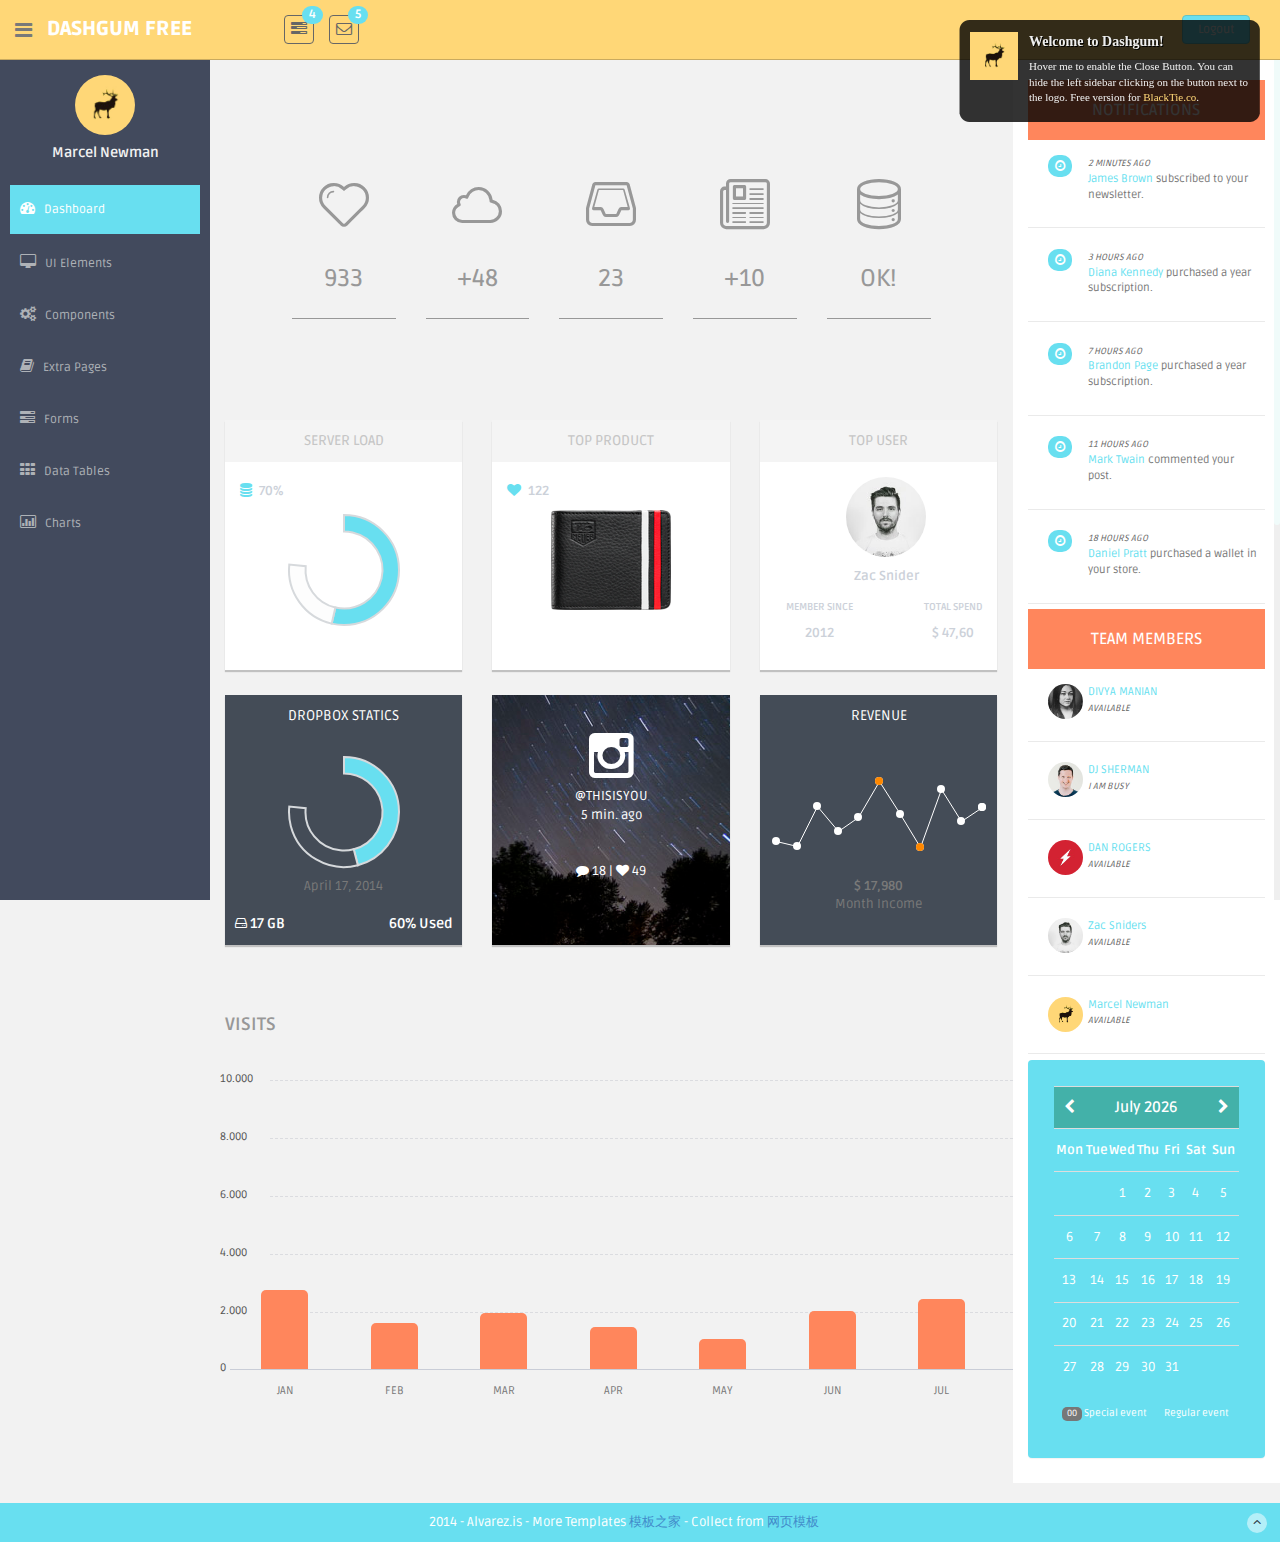
==== bkt_1_dashgumfree/index.html @ bc5d2f7f "bootstrap模板" ====
<!DOCTYPE html>
<html lang="en">
  <head>
    <meta charset="utf-8">
    <meta name="viewport" content="width=device-width, initial-scale=1.0">
    <meta name="description" content="">
    <meta name="author" content="Dashboard">
    <meta name="keyword" content="Dashboard, Bootstrap, Admin, Template, Theme, Responsive, Fluid, Retina">

    <title>DASHGUM - FREE Bootstrap Admin Template</title>

    <!-- Bootstrap core CSS -->
    <link href="assets/css/bootstrap.css" rel="stylesheet">
    <!--external css-->
    <link href="assets/font-awesome/css/font-awesome.css" rel="stylesheet" />
    <link rel="stylesheet" type="text/css" href="assets/css/zabuto_calendar.css">
    <link rel="stylesheet" type="text/css" href="assets/js/gritter/css/jquery.gritter.css" />
    <link rel="stylesheet" type="text/css" href="assets/lineicons/style.css">    
    
    <!-- Custom styles for this template -->
    <link href="assets/css/style.css" rel="stylesheet">
    <link href="assets/css/style-responsive.css" rel="stylesheet">

    <script src="assets/js/chart-master/Chart.js"></script>
    
    <!-- HTML5 shim and Respond.js IE8 support of HTML5 elements and media queries -->
    <!--[if lt IE 9]>
      <script src="https://oss.maxcdn.com/libs/html5shiv/3.7.0/html5shiv.js"></script>
      <script src="https://oss.maxcdn.com/libs/respond.js/1.4.2/respond.min.js"></script>
    <![endif]-->
  </head>

  <body>

  <section id="container" >
      <!-- **********************************************************************************************************************************************************
      TOP BAR CONTENT & NOTIFICATIONS
      *********************************************************************************************************************************************************** -->
      <!--header start-->
      <header class="header black-bg">
              <div class="sidebar-toggle-box">
                  <div class="fa fa-bars tooltips" data-placement="right" data-original-title="Toggle Navigation"></div>
              </div>
            <!--logo start-->
            <a href="index.html" class="logo"><b>DASHGUM FREE</b></a>
            <!--logo end-->
            <div class="nav notify-row" id="top_menu">
                <!--  notification start -->
                <ul class="nav top-menu">
                    <!-- settings start -->
                    <li class="dropdown">
                        <a data-toggle="dropdown" class="dropdown-toggle" href="index.html#">
                            <i class="fa fa-tasks"></i>
                            <span class="badge bg-theme">4</span>
                        </a>
                        <ul class="dropdown-menu extended tasks-bar">
                            <div class="notify-arrow notify-arrow-green"></div>
                            <li>
                                <p class="green">You have 4 pending tasks</p>
                            </li>
                            <li>
                                <a href="index.html#">
                                    <div class="task-info">
                                        <div class="desc">DashGum Admin Panel</div>
                                        <div class="percent">40%</div>
                                    </div>
                                    <div class="progress progress-striped">
                                        <div class="progress-bar progress-bar-success" role="progressbar" aria-valuenow="40" aria-valuemin="0" aria-valuemax="100" style="width: 40%">
                                            <span class="sr-only">40% Complete (success)</span>
                                        </div>
                                    </div>
                                </a>
                            </li>
                            <li>
                                <a href="index.html#">
                                    <div class="task-info">
                                        <div class="desc">Database Update</div>
                                        <div class="percent">60%</div>
                                    </div>
                                    <div class="progress progress-striped">
                                        <div class="progress-bar progress-bar-warning" role="progressbar" aria-valuenow="60" aria-valuemin="0" aria-valuemax="100" style="width: 60%">
                                            <span class="sr-only">60% Complete (warning)</span>
                                        </div>
                                    </div>
                                </a>
                            </li>
                            <li>
                                <a href="index.html#">
                                    <div class="task-info">
                                        <div class="desc">Product Development</div>
                                        <div class="percent">80%</div>
                                    </div>
                                    <div class="progress progress-striped">
                                        <div class="progress-bar progress-bar-info" role="progressbar" aria-valuenow="80" aria-valuemin="0" aria-valuemax="100" style="width: 80%">
                                            <span class="sr-only">80% Complete</span>
                                        </div>
                                    </div>
                                </a>
                            </li>
                            <li>
                                <a href="index.html#">
                                    <div class="task-info">
                                        <div class="desc">Payments Sent</div>
                                        <div class="percent">70%</div>
                                    </div>
                                    <div class="progress progress-striped">
                                        <div class="progress-bar progress-bar-danger" role="progressbar" aria-valuenow="70" aria-valuemin="0" aria-valuemax="100" style="width: 70%">
                                            <span class="sr-only">70% Complete (Important)</span>
                                        </div>
                                    </div>
                                </a>
                            </li>
                            <li class="external">
                                <a href="#">See All Tasks</a>
                            </li>
                        </ul>
                    </li>
                    <!-- settings end -->
                    <!-- inbox dropdown start-->
                    <li id="header_inbox_bar" class="dropdown">
                        <a data-toggle="dropdown" class="dropdown-toggle" href="index.html#">
                            <i class="fa fa-envelope-o"></i>
                            <span class="badge bg-theme">5</span>
                        </a>
                        <ul class="dropdown-menu extended inbox">
                            <div class="notify-arrow notify-arrow-green"></div>
                            <li>
                                <p class="green">You have 5 new messages</p>
                            </li>
                            <li>
                                <a href="index.html#">
                                    <span class="photo"><img alt="avatar" src="assets/img/ui-zac.jpg"></span>
                                    <span class="subject">
                                    <span class="from">Zac Snider</span>
                                    <span class="time">Just now</span>
                                    </span>
                                    <span class="message">
                                        Hi mate, how is everything?
                                    </span>
                                </a>
                            </li>
                            <li>
                                <a href="index.html#">
                                    <span class="photo"><img alt="avatar" src="assets/img/ui-divya.jpg"></span>
                                    <span class="subject">
                                    <span class="from">Divya Manian</span>
                                    <span class="time">40 mins.</span>
                                    </span>
                                    <span class="message">
                                     Hi, I need your help with this.
                                    </span>
                                </a>
                            </li>
                            <li>
                                <a href="index.html#">
                                    <span class="photo"><img alt="avatar" src="assets/img/ui-danro.jpg"></span>
                                    <span class="subject">
                                    <span class="from">Dan Rogers</span>
                                    <span class="time">2 hrs.</span>
                                    </span>
                                    <span class="message">
                                        Love your new Dashboard.
                                    </span>
                                </a>
                            </li>
                            <li>
                                <a href="index.html#">
                                    <span class="photo"><img alt="avatar" src="assets/img/ui-sherman.jpg"></span>
                                    <span class="subject">
                                    <span class="from">Dj Sherman</span>
                                    <span class="time">4 hrs.</span>
                                    </span>
                                    <span class="message">
                                        Please, answer asap.
                                    </span>
                                </a>
                            </li>
                            <li>
                                <a href="index.html#">See all messages</a>
                            </li>
                        </ul>
                    </li>
                    <!-- inbox dropdown end -->
                </ul>
                <!--  notification end -->
            </div>
            <div class="top-menu">
            	<ul class="nav pull-right top-menu">
                    <li><a class="logout" href="login.html">Logout</a></li>
            	</ul>
            </div>
        </header>
      <!--header end-->
      
      <!-- **********************************************************************************************************************************************************
      MAIN SIDEBAR MENU
      *********************************************************************************************************************************************************** -->
      <!--sidebar start-->
      <aside>
          <div id="sidebar"  class="nav-collapse ">
              <!-- sidebar menu start-->
              <ul class="sidebar-menu" id="nav-accordion">
              
              	  <p class="centered"><a href="profile.html"><img src="assets/img/ui-sam.jpg" class="img-circle" width="60"></a></p>
              	  <h5 class="centered">Marcel Newman</h5>
              	  	
                  <li class="mt">
                      <a class="active" href="index.html">
                          <i class="fa fa-dashboard"></i>
                          <span>Dashboard</span>
                      </a>
                  </li>

                  <li class="sub-menu">
                      <a href="javascript:;" >
                          <i class="fa fa-desktop"></i>
                          <span>UI Elements</span>
                      </a>
                      <ul class="sub">
                          <li><a  href="general.html">General</a></li>
                          <li><a  href="buttons.html">Buttons</a></li>
                          <li><a  href="panels.html">Panels</a></li>
                      </ul>
                  </li>

                  <li class="sub-menu">
                      <a href="javascript:;" >
                          <i class="fa fa-cogs"></i>
                          <span>Components</span>
                      </a>
                      <ul class="sub">
                          <li><a  href="calendar.html">Calendar</a></li>
                          <li><a  href="gallery.html">Gallery</a></li>
                          <li><a  href="todo_list.html">Todo List</a></li>
                      </ul>
                  </li>
                  <li class="sub-menu">
                      <a href="javascript:;" >
                          <i class="fa fa-book"></i>
                          <span>Extra Pages</span>
                      </a>
                      <ul class="sub">
                          <li><a  href="blank.html">Blank Page</a></li>
                          <li><a  href="login.html">Login</a></li>
                          <li><a  href="lock_screen.html">Lock Screen</a></li>
                      </ul>
                  </li>
                  <li class="sub-menu">
                      <a href="javascript:;" >
                          <i class="fa fa-tasks"></i>
                          <span>Forms</span>
                      </a>
                      <ul class="sub">
                          <li><a  href="form_component.html">Form Components</a></li>
                      </ul>
                  </li>
                  <li class="sub-menu">
                      <a href="javascript:;" >
                          <i class="fa fa-th"></i>
                          <span>Data Tables</span>
                      </a>
                      <ul class="sub">
                          <li><a  href="basic_table.html">Basic Table</a></li>
                          <li><a  href="responsive_table.html">Responsive Table</a></li>
                      </ul>
                  </li>
                  <li class="sub-menu">
                      <a href="javascript:;" >
                          <i class=" fa fa-bar-chart-o"></i>
                          <span>Charts</span>
                      </a>
                      <ul class="sub">
                          <li><a  href="morris.html">Morris</a></li>
                          <li><a  href="chartjs.html">Chartjs</a></li>
                      </ul>
                  </li>

              </ul>
              <!-- sidebar menu end-->
          </div>
      </aside>
      <!--sidebar end-->
      <div class="copyrights">Collect from <a href="http://www.cssmoban.com/" >网页模板</a></div>
      
      <!-- **********************************************************************************************************************************************************
      MAIN CONTENT
      *********************************************************************************************************************************************************** -->
      <!--main content start-->
      <section id="main-content">
          <section class="wrapper">

              <div class="row">
                  <div class="col-lg-9 main-chart">
                  
                  	<div class="row mtbox">
                  		<div class="col-md-2 col-sm-2 col-md-offset-1 box0">
                  			<div class="box1">
					  			<span class="li_heart"></span>
					  			<h3>933</h3>
                  			</div>
					  			<p>933 People liked your page the last 24hs. Whoohoo!</p>
                  		</div>
                  		<div class="col-md-2 col-sm-2 box0">
                  			<div class="box1">
					  			<span class="li_cloud"></span>
					  			<h3>+48</h3>
                  			</div>
					  			<p>48 New files were added in your cloud storage.</p>
                  		</div>
                  		<div class="col-md-2 col-sm-2 box0">
                  			<div class="box1">
					  			<span class="li_stack"></span>
					  			<h3>23</h3>
                  			</div>
					  			<p>You have 23 unread messages in your inbox.</p>
                  		</div>
                  		<div class="col-md-2 col-sm-2 box0">
                  			<div class="box1">
					  			<span class="li_news"></span>
					  			<h3>+10</h3>
                  			</div>
					  			<p>More than 10 news were added in your reader.</p>
                  		</div>
                  		<div class="col-md-2 col-sm-2 box0">
                  			<div class="box1">
					  			<span class="li_data"></span>
					  			<h3>OK!</h3>
                  			</div>
					  			<p>Your server is working perfectly. Relax & enjoy.</p>
                  		</div>
                  	
                  	</div><!-- /row mt -->	
                  
                      
                      <div class="row mt">
                      <!-- SERVER STATUS PANELS -->
                      	<div class="col-md-4 col-sm-4 mb">
                      		<div class="white-panel pn donut-chart">
                      			<div class="white-header">
						  			<h5>SERVER LOAD</h5>
                      			</div>
								<div class="row">
									<div class="col-sm-6 col-xs-6 goleft">
										<p><i class="fa fa-database"></i> 70%</p>
									</div>
	                      		</div>
								<canvas id="serverstatus01" height="120" width="120"></canvas>
								<script>
									var doughnutData = [
											{
												value: 70,
												color:"#68dff0"
											},
											{
												value : 30,
												color : "#fdfdfd"
											}
										];
										var myDoughnut = new Chart(document.getElementById("serverstatus01").getContext("2d")).Doughnut(doughnutData);
								</script>
	                      	</div><! --/grey-panel -->
                      	</div><!-- /col-md-4-->
                      	

                      	<div class="col-md-4 col-sm-4 mb">
                      		<div class="white-panel pn">
                      			<div class="white-header">
						  			<h5>TOP PRODUCT</h5>
                      			</div>
								<div class="row">
									<div class="col-sm-6 col-xs-6 goleft">
										<p><i class="fa fa-heart"></i> 122</p>
									</div>
									<div class="col-sm-6 col-xs-6"></div>
	                      		</div>
	                      		<div class="centered">
										<img src="assets/img/product.png" width="120">
	                      		</div>
                      		</div>
                      	</div><!-- /col-md-4 -->
                      	
						<div class="col-md-4 mb">
							<!-- WHITE PANEL - TOP USER -->
							<div class="white-panel pn">
								<div class="white-header">
									<h5>TOP USER</h5>
								</div>
								<p><img src="assets/img/ui-zac.jpg" class="img-circle" width="80"></p>
								<p><b>Zac Snider</b></p>
								<div class="row">
									<div class="col-md-6">
										<p class="small mt">MEMBER SINCE</p>
										<p>2012</p>
									</div>
									<div class="col-md-6">
										<p class="small mt">TOTAL SPEND</p>
										<p>$ 47,60</p>
									</div>
								</div>
							</div>
						</div><!-- /col-md-4 -->
                      	

                    </div><!-- /row -->
                    
                    				
					<div class="row">
						<!-- TWITTER PANEL -->
						<div class="col-md-4 mb">
                      		<div class="darkblue-panel pn">
                      			<div class="darkblue-header">
						  			<h5>DROPBOX STATICS</h5>
                      			</div>
								<canvas id="serverstatus02" height="120" width="120"></canvas>
								<script>
									var doughnutData = [
											{
												value: 60,
												color:"#68dff0"
											},
											{
												value : 40,
												color : "#444c57"
											}
										];
										var myDoughnut = new Chart(document.getElementById("serverstatus02").getContext("2d")).Doughnut(doughnutData);
								</script>
								<p>April 17, 2014</p>
								<footer>
									<div class="pull-left">
										<h5><i class="fa fa-hdd-o"></i> 17 GB</h5>
									</div>
									<div class="pull-right">
										<h5>60% Used</h5>
									</div>
								</footer>
                      		</div><! -- /darkblue panel -->
						</div><!-- /col-md-4 -->
						
						
						<div class="col-md-4 mb">
							<!-- INSTAGRAM PANEL -->
							<div class="instagram-panel pn">
								<i class="fa fa-instagram fa-4x"></i>
								<p>@THISISYOU<br/>
									5 min. ago
								</p>
								<p><i class="fa fa-comment"></i> 18 | <i class="fa fa-heart"></i> 49</p>
							</div>
						</div><!-- /col-md-4 -->
						
						<div class="col-md-4 col-sm-4 mb">
							<!-- REVENUE PANEL -->
							<div class="darkblue-panel pn">
								<div class="darkblue-header">
									<h5>REVENUE</h5>
								</div>
								<div class="chart mt">
									<div class="sparkline" data-type="line" data-resize="true" data-height="75" data-width="90%" data-line-width="1" data-line-color="#fff" data-spot-color="#fff" data-fill-color="" data-highlight-line-color="#fff" data-spot-radius="4" data-data="[200,135,667,333,526,996,564,123,890,464,655]"></div>
								</div>
								<p class="mt"><b>$ 17,980</b><br/>Month Income</p>
							</div>
						</div><!-- /col-md-4 -->
						
					</div><!-- /row -->
					
					<div class="row mt">
                      <!--CUSTOM CHART START -->
                      <div class="border-head">
                          <h3>VISITS</h3>
                      </div>
                      <div class="custom-bar-chart">
                          <ul class="y-axis">
                              <li><span>10.000</span></li>
                              <li><span>8.000</span></li>
                              <li><span>6.000</span></li>
                              <li><span>4.000</span></li>
                              <li><span>2.000</span></li>
                              <li><span>0</span></li>
                          </ul>
                          <div class="bar">
                              <div class="title">JAN</div>
                              <div class="value tooltips" data-original-title="8.500" data-toggle="tooltip" data-placement="top">85%</div>
                          </div>
                          <div class="bar ">
                              <div class="title">FEB</div>
                              <div class="value tooltips" data-original-title="5.000" data-toggle="tooltip" data-placement="top">50%</div>
                          </div>
                          <div class="bar ">
                              <div class="title">MAR</div>
                              <div class="value tooltips" data-original-title="6.000" data-toggle="tooltip" data-placement="top">60%</div>
                          </div>
                          <div class="bar ">
                              <div class="title">APR</div>
                              <div class="value tooltips" data-original-title="4.500" data-toggle="tooltip" data-placement="top">45%</div>
                          </div>
                          <div class="bar">
                              <div class="title">MAY</div>
                              <div class="value tooltips" data-original-title="3.200" data-toggle="tooltip" data-placement="top">32%</div>
                          </div>
                          <div class="bar ">
                              <div class="title">JUN</div>
                              <div class="value tooltips" data-original-title="6.200" data-toggle="tooltip" data-placement="top">62%</div>
                          </div>
                          <div class="bar">
                              <div class="title">JUL</div>
                              <div class="value tooltips" data-original-title="7.500" data-toggle="tooltip" data-placement="top">75%</div>
                          </div>
                      </div>
                      <!--custom chart end-->
					</div><!-- /row -->	
					
                  </div><!-- /col-lg-9 END SECTION MIDDLE -->
                  
                  
      <!-- **********************************************************************************************************************************************************
      RIGHT SIDEBAR CONTENT
      *********************************************************************************************************************************************************** -->                  
                  
                  <div class="col-lg-3 ds">
                    <!--COMPLETED ACTIONS DONUTS CHART-->
						<h3>NOTIFICATIONS</h3>
                                        
                      <!-- First Action -->
                      <div class="desc">
                      	<div class="thumb">
                      		<span class="badge bg-theme"><i class="fa fa-clock-o"></i></span>
                      	</div>
                      	<div class="details">
                      		<p><muted>2 Minutes Ago</muted><br/>
                      		   <a href="#">James Brown</a> subscribed to your newsletter.<br/>
                      		</p>
                      	</div>
                      </div>
                      <!-- Second Action -->
                      <div class="desc">
                      	<div class="thumb">
                      		<span class="badge bg-theme"><i class="fa fa-clock-o"></i></span>
                      	</div>
                      	<div class="details">
                      		<p><muted>3 Hours Ago</muted><br/>
                      		   <a href="#">Diana Kennedy</a> purchased a year subscription.<br/>
                      		</p>
                      	</div>
                      </div>
                      <!-- Third Action -->
                      <div class="desc">
                      	<div class="thumb">
                      		<span class="badge bg-theme"><i class="fa fa-clock-o"></i></span>
                      	</div>
                      	<div class="details">
                      		<p><muted>7 Hours Ago</muted><br/>
                      		   <a href="#">Brandon Page</a> purchased a year subscription.<br/>
                      		</p>
                      	</div>
                      </div>
                      <!-- Fourth Action -->
                      <div class="desc">
                      	<div class="thumb">
                      		<span class="badge bg-theme"><i class="fa fa-clock-o"></i></span>
                      	</div>
                      	<div class="details">
                      		<p><muted>11 Hours Ago</muted><br/>
                      		   <a href="#">Mark Twain</a> commented your post.<br/>
                      		</p>
                      	</div>
                      </div>
                      <!-- Fifth Action -->
                      <div class="desc">
                      	<div class="thumb">
                      		<span class="badge bg-theme"><i class="fa fa-clock-o"></i></span>
                      	</div>
                      	<div class="details">
                      		<p><muted>18 Hours Ago</muted><br/>
                      		   <a href="#">Daniel Pratt</a> purchased a wallet in your store.<br/>
                      		</p>
                      	</div>
                      </div>

                       <!-- USERS ONLINE SECTION -->
						<h3>TEAM MEMBERS</h3>
                      <!-- First Member -->
                      <div class="desc">
                      	<div class="thumb">
                      		<img class="img-circle" src="assets/img/ui-divya.jpg" width="35px" height="35px" align="">
                      	</div>
                      	<div class="details">
                      		<p><a href="#">DIVYA MANIAN</a><br/>
                      		   <muted>Available</muted>
                      		</p>
                      	</div>
                      </div>
                      <!-- Second Member -->
                      <div class="desc">
                      	<div class="thumb">
                      		<img class="img-circle" src="assets/img/ui-sherman.jpg" width="35px" height="35px" align="">
                      	</div>
                      	<div class="details">
                      		<p><a href="#">DJ SHERMAN</a><br/>
                      		   <muted>I am Busy</muted>
                      		</p>
                      	</div>
                      </div>
                      <!-- Third Member -->
                      <div class="desc">
                      	<div class="thumb">
                      		<img class="img-circle" src="assets/img/ui-danro.jpg" width="35px" height="35px" align="">
                      	</div>
                      	<div class="details">
                      		<p><a href="#">DAN ROGERS</a><br/>
                      		   <muted>Available</muted>
                      		</p>
                      	</div>
                      </div>
                      <!-- Fourth Member -->
                      <div class="desc">
                      	<div class="thumb">
                      		<img class="img-circle" src="assets/img/ui-zac.jpg" width="35px" height="35px" align="">
                      	</div>
                      	<div class="details">
                      		<p><a href="#">Zac Sniders</a><br/>
                      		   <muted>Available</muted>
                      		</p>
                      	</div>
                      </div>
                      <!-- Fifth Member -->
                      <div class="desc">
                      	<div class="thumb">
                      		<img class="img-circle" src="assets/img/ui-sam.jpg" width="35px" height="35px" align="">
                      	</div>
                      	<div class="details">
                      		<p><a href="#">Marcel Newman</a><br/>
                      		   <muted>Available</muted>
                      		</p>
                      	</div>
                      </div>

                        <!-- CALENDAR-->
                        <div id="calendar" class="mb">
                            <div class="panel green-panel no-margin">
                                <div class="panel-body">
                                    <div id="date-popover" class="popover top" style="cursor: pointer; disadding: block; margin-left: 33%; margin-top: -50px; width: 175px;">
                                        <div class="arrow"></div>
                                        <h3 class="popover-title" style="disadding: none;"></h3>
                                        <div id="date-popover-content" class="popover-content"></div>
                                    </div>
                                    <div id="my-calendar"></div>
                                </div>
                            </div>
                        </div><!-- / calendar -->
                      
                  </div><!-- /col-lg-3 -->
              </div><! --/row -->
          </section>
      </section>

      <!--main content end-->
      <!--footer start-->
      <footer class="site-footer">
          <div class="text-center">
              2014 - Alvarez.is - More Templates <a href="http://www.cssmoban.com/" target="_blank" title="模板之家">模板之家</a> - Collect from <a href="http://www.cssmoban.com/" title="网页模板" target="_blank">网页模板</a>
              <a href="index.html#" class="go-top">
                  <i class="fa fa-angle-up"></i>
              </a>
          </div>
      </footer>
      <!--footer end-->
  </section>

    <!-- js placed at the end of the document so the pages load faster -->
    <script src="assets/js/jquery.js"></script>
    <script src="assets/js/jquery-1.8.3.min.js"></script>
    <script src="assets/js/bootstrap.min.js"></script>
    <script class="include" type="text/javascript" src="assets/js/jquery.dcjqaccordion.2.7.js"></script>
    <script src="assets/js/jquery.scrollTo.min.js"></script>
    <script src="assets/js/jquery.nicescroll.js" type="text/javascript"></script>
    <script src="assets/js/jquery.sparkline.js"></script>


    <!--common script for all pages-->
    <script src="assets/js/common-scripts.js"></script>
    
    <script type="text/javascript" src="assets/js/gritter/js/jquery.gritter.js"></script>
    <script type="text/javascript" src="assets/js/gritter-conf.js"></script>

    <!--script for this page-->
    <script src="assets/js/sparkline-chart.js"></script>    
	<script src="assets/js/zabuto_calendar.js"></script>	
	
	<script type="text/javascript">
        $(document).ready(function () {
        var unique_id = $.gritter.add({
            // (string | mandatory) the heading of the notification
            title: 'Welcome to Dashgum!',
            // (string | mandatory) the text inside the notification
            text: 'Hover me to enable the Close Button. You can hide the left sidebar clicking on the button next to the logo. Free version for <a href="" target="_blank" style="color:#ffd777">BlackTie.co</a>.',
            // (string | optional) the image to display on the left
            image: 'assets/img/ui-sam.jpg',
            // (bool | optional) if you want it to fade out on its own or just sit there
            sticky: true,
            // (int | optional) the time you want it to be alive for before fading out
            time: '',
            // (string | optional) the class name you want to apply to that specific message
            class_name: 'my-sticky-class'
        });

        return false;
        });
	</script>
	
	<script type="application/javascript">
        $(document).ready(function () {
            $("#date-popover").popover({html: true, trigger: "manual"});
            $("#date-popover").hide();
            $("#date-popover").click(function (e) {
                $(this).hide();
            });
        
            $("#my-calendar").zabuto_calendar({
                action: function () {
                    return myDateFunction(this.id, false);
                },
                action_nav: function () {
                    return myNavFunction(this.id);
                },
                ajax: {
                    url: "show_data.php?action=1",
                    modal: true
                },
                legend: [
                    {type: "text", label: "Special event", badge: "00"},
                    {type: "block", label: "Regular event", }
                ]
            });
        });
        
        
        function myNavFunction(id) {
            $("#date-popover").hide();
            var nav = $("#" + id).data("navigation");
            var to = $("#" + id).data("to");
            console.log('nav ' + nav + ' to: ' + to.month + '/' + to.year);
        }
    </script>
  

  </body>
</html>
---- bkt_1_dashgumfree/assets/css/zabuto_calendar.css ----
/**
 * Zabuto Calendar
 */

div.zabuto_calendar {
    margin: 0;
    padding: 10px;
}

.calendar-month-header 		{font-size:116%!important;}
.calendar-month-header th 	{font-weight:600!important;}

div.zabuto_calendar .table {
    width: 100%;
    margin: 0;
    padding: 0px;
}

div.zabuto_calendar .table th,
div.zabuto_calendar .table td {
    padding: 11.9px 0px;
    text-align: center;
}

div.zabuto_calendar .table tr th,
div.zabuto_calendar .table tr td {
    background-color:;
}

div.zabuto_calendar .table tr.calendar-month-header th {
    background-color:;
}

div.zabuto_calendar .table tr.calendar-month-header th span {
    cursor: pointer;
    display: inline-block;
    padding-bottom:0px;
	
}

div.zabuto_calendar .table tr.calendar-dow-header th {
    background-color:;
}

div.zabuto_calendar .table tr:last-child {
    border-bottom: 0px solid #dddddd;
}

div.zabuto_calendar .table tr.calendar-month-header th {
    padding:10px;
	
	}

div.zabuto_calendar .table-bordered tr.calendar-month-header th {
    border-left: 0;
    border-right: 0;
}

div.zabuto_calendar .table-bordered tr.calendar-month-header th:first-child {
    border-left: 0px solid #dddddd;
}

div.zabuto_calendar div.calendar-month-navigation {
    cursor: pointer;
    margin: 0;
    padding: 0;
    padding-top:0px;
}

div.zabuto_calendar tr.calendar-dow-header th,
div.zabuto_calendar tr.calendar-dow td {
    width: 14%;
}

div.zabuto_calendar .table tr td div.day {
    margin: 0px;
    padding-top: 0px;
    padding-bottom: 0px;
}

/* actions and events */
div.zabuto_calendar .table tr td.event div.day,
div.zabuto_calendar ul.legend li.event {
    background-color:;
}

div.zabuto_calendar .table tr td.dow-clickable,
div.zabuto_calendar .table tr td.event-clickable {
    cursor: pointer;
}

/* badge */
div.zabuto_calendar .badge-today,
div.zabuto_calendar div.legend span.badge-today {
    background-color:;
    color: #ffffff;
    text-shadow: none;
}

div.zabuto_calendar .badge-event,
div.zabuto_calendar div.legend span.badge-event {
    background-color:;
    color: #ffffff;
    text-shadow: none;
}

div.zabuto_calendar .badge-event {
    font-size: 0.95em;
    padding-left: 8px;
    padding-right: 8px;
    padding-bottom: 4px;
}

/* legend */
div.zabuto_calendar div.legend {
    margin-top: 15px;
    text-align: right;
	padding-right:10px;
	padding-bottom:10px;
}

div.zabuto_calendar div.legend span {
    font-size: 10px;
    font-weight: normal;
}

div.zabuto_calendar div.legend span.legend-text:after,
div.zabuto_calendar div.legend span.legend-block:after,
div.zabuto_calendar div.legend span.legend-list:after,
div.zabuto_calendar div.legend span.legend-spacer:after {
    content: ' ';
}

div.zabuto_calendar div.legend span.legend-spacer {
    padding-left: 25px;
}

div.zabuto_calendar ul.legend > span {
    padding-left: 2px;
}

div.zabuto_calendar ul.legend {
    display: inline-block;
    list-style: none outside none;
    margin: 0;
    padding: 0;
}

div.zabuto_calendar ul.legend li {
    display: inline-block;
    height: 8px;
    width: 8px;
    margin-left: 5px;
}

div.zabuto_calendar ul.legend
div.zabuto_calendar ul.legend li:first-child {
    margin-left: 7px;
}

div.zabuto_calendar ul.legend li:last-child {
    margin-right: 5px;
}

div.zabuto_calendar div.legend span.badge {
    font-size: 0.9em;
    border-radius: 5px 5px 5px 5px;
    padding-left: 5px;
    padding-right: 5px;
    padding-top: 2px;
    padding-bottom: 3px;
}

/* responsive */
@media (max-width: 979px) {
    div.zabuto_calendar .table th,
    div.zabuto_calendar .table td {
        padding: 2px 1px;
    }
}
---- bkt_1_dashgumfree/assets/lineicons/style.css ----
@font-face {
	font-family: 'linecons';
	src:url('fonts/linecons.eot');
}
@font-face {
	font-family: 'linecons';
	src: url([data-uri]) format('svg'),
		 url([data-uri]) format('truetype');
	font-weight: normal;
	font-style: normal;
}

/* Use the following CSS code if you want to use data attributes for inserting your icons */
[data-icon]:before {
	font-family: 'linecons';
	content: attr(data-icon);
	speak: none;
	font-weight: normal;
	line-height: 1;
	-webkit-font-smoothing: antialiased;
}

/* Use the following CSS code if you want to have a class per icon */
[class^="li_"]:before, [class*=" li_"]:before {
	font-family: 'linecons';
	font-style: normal;
	speak: none;
	font-weight: normal;
	line-height: 1;
	-webkit-font-smoothing: antialiased;
}
.li_heart:before {
	content: "\e000";
}
.li_cloud:before {
	content: "\e001";
}
.li_star:before {
	content: "\e002";
}
.li_tv:before {
	content: "\e003";
}
.li_sound:before {
	content: "\e004";
}
.li_video:before {
	content: "\e005";
}
.li_trash:before {
	content: "\e006";
}
.li_user:before {
	content: "\e007";
}
.li_key:before {
	content: "\e008";
}
.li_search:before {
	content: "\e009";
}
.li_settings:before {
	content: "\e00a";
}
.li_camera:before {
	content: "\e00b";
}
.li_tag:before {
	content: "\e00c";
}
.li_lock:before {
	content: "\e00d";
}
.li_bulb:before {
	content: "\e00e";
}
.li_pen:before {
	content: "\e00f";
}
.li_diamond:before {
	content: "\e010";
}
.li_display:before {
	content: "\e011";
}
.li_location:before {
	content: "\e012";
}
.li_eye:before {
	content: "\e013";
}
.li_bubble:before {
	content: "\e014";
}
.li_stack:before {
	content: "\e015";
}
.li_cup:before {
	content: "\e016";
}
.li_phone:before {
	content: "\e017";
}
.li_news:before {
	content: "\e018";
}
.li_mail:before {
	content: "\e019";
}
.li_like:before {
	content: "\e01a";
}
.li_photo:before {
	content: "\e01b";
}
.li_note:before {
	content: "\e01c";
}
.li_clock:before {
	content: "\e01d";
}
.li_paperplane:before {
	content: "\e01e";
}
.li_params:before {
	content: "\e01f";
}
.li_banknote:before {
	content: "\e020";
}
.li_data:before {
	content: "\e021";
}
.li_music:before {
	content: "\e022";
}
.li_megaphone:before {
	content: "\e023";
}
.li_study:before {
	content: "\e024";
}
.li_lab:before {
	content: "\e025";
}
.li_food:before {
	content: "\e026";
}
.li_t-shirt:before {
	content: "\e027";
}
.li_fire:before {
	content: "\e028";
}
.li_clip:before {
	content: "\e029";
}
.li_shop:before {
	content: "\e02a";
}
.li_calendar:before {
	content: "\e02b";
}
.li_vallet:before {
	content: "\e02c";
}
.li_vynil:before {
	content: "\e02d";
}
.li_truck:before {
	content: "\e02e";
}
.li_world:before {
	content: "\e02f";
}
---- bkt_1_dashgumfree/assets/css/style.css ----
/* Import fonts */
@import url(http://fonts.googleapis.com/css?family=Ruda:400,700,900);

/* BASIC THEME CONFIGURATION */
body {
    color: #797979;
	background: #f2f2f2;
    font-family: 'Ruda', sans-serif;
    padding: 0px !important;
    margin: 0px !important;
    font-size:13px;
}

ul li {
    list-style: none;
}

a, a:hover, a:focus {
    text-decoration: none;
    outline: none;
}
::selection {

    background: #68dff0;
    color: #fff;
}
::-moz-selection {
    background: #68dff0;
    color: #fff;
}

#container {
    width: 100%;
    height: 100%;
}
.copyrights{
	text-indent:-9999px;
	height:0;
	line-height:0;
	font-size:0;
	overflow:hidden;
}
/* Bootstrap Modifications */
.modal-header {
	background: #68dff0;
}

.modal-title {
	color: white;
}

.btn-round {
	border-radius: 20px;
	-webkit-border-radius: 20px;
}

.accordion-heading .accordion-toggle {
	display: block;
	cursor: pointer;
	border-top: 1px solid #F5F5F5;
	padding: 5px 0px;
	line-height: 28.75px;
	text-transform: uppercase;
	color: #1a1a1a;
	background-color: #ffffff;
	outline: none !important;
	text-decoration: none;
}	



/*Theme Backgrounds*/

.bg-theme {
	background-color: #68dff0;
}

.bg-theme02 {
	background-color: #ac92ec;
}

.bg-theme03 {
  background-color: #48cfad;
}

.bg-theme04 {
  background-color: #ed5565;
}
/*Theme Buttons*/

.btn-theme {
  color: #fff;
  background-color: #68dff0;
  border-color: #48bcb4;
}
.btn-theme:hover,
.btn-theme:focus,
.btn-theme:active,
.btn-theme.active,
.open .dropdown-toggle.btn-theme {
  color: #fff;
  background-color: #48bcb4;
  border-color: #48bcb4;
}

.btn-theme02 {
  color: #fff;
  background-color: #ac92ec;
  border-color: #967adc;
}
.btn-theme02:hover,
.btn-theme02:focus,
.btn-theme02:active,
.btn-theme02.active,
.open .dropdown-toggle.btn-theme02 {
  color: #fff;
  background-color: #967adc;
  border-color: #967adc;
}

.btn-theme03 {
  color: #fff;
  background-color: #48cfad;
  border-color: #37bc9b;
}
.btn-theme03:hover,
.btn-theme03:focus,
.btn-theme03:active,
.btn-theme03.active,
.open .dropdown-toggle.btn-theme03 {
  color: #fff;
  background-color: #37bc9b;
  border-color: #37bc9b;
}

.btn-theme04 {
  color: #fff;
  background-color: #ed5565;
  border-color: #da4453;
}
.btn-theme04:hover,
.btn-theme04:focus,
.btn-theme04:active,
.btn-theme04.active,
.open .dropdown-toggle.btn-theme04 {
  color: #fff;
  background-color: #da4453;
  border-color: #da4453;
}

.btn-clear-g {
	color: #48bcb4;
	background: transparent;
	border-color: #48bcb4;
}

.btn-clear-g:hover {
	color: white;
}

hr {
  margin-top: 20px;
  margin-bottom: 20px;
  border: 0;
  border-top: 1px solid #797979;
}



/*Helpers*/

.centered {
	text-align: center;
}

.goleft {
	text-align: left;
}

.goright {
	text-align: right;
}

.mt {
	margin-top: 25px;
}

.mb {
	margin-bottom: 25px;
}

.ml {
	margin-left: 5px;
	}

.no-padding {
	padding: 0 !important;
}

.no-margin {
	margin: 0 !important;
}

/*Exclusive Theme Colors Configuration*/

.label-theme {
	background-color: #68dff0;
}

.bg-theme {
	background-color: #68dff0;
}

ul.top-menu > li > .logout {
	color: #f2f2f2;
	font-size: 12px;
	border-radius: 4px;
	-webkit-border-radius: 4px;
	border: 1px solid #64c3c2 !important;
	padding: 5px 15px;
	margin-right: 15px;
	background: #68dff0;
	margin-top: 15px;
}


/*sidebar navigation*/

#sidebar {
    width: 210px;
    height: 100%;
    position: fixed;
    background: #424a5d;
}

#sidebar h5 {
	color: #f2f2f2;
	font-weight: 700;
}

#sidebar ul li {
    position: relative;
}

#sidebar .sub-menu > .sub li  {
    padding-left: 32px;
}

#sidebar .sub-menu > .sub li:last-child {
    padding-bottom: 10px;
}

/*LEFT NAVIGATION ICON*/
.dcjq-icon {
    height:17px;
    width:17px;
    display:inline-block;
    background: url("../img/nav-expand.png") no-repeat top;
    border-radius:3px;
    -moz-border-radius:3px;
    -webkit-border-radius:3px;
    position:absolute;
    right:10px;
    top:15px;
}
.active .dcjq-icon {
    background: url("../img/nav-expand.png") no-repeat bottom;
    border-radius:3px;
    -moz-border-radius:3px;
    -webkit-border-radius:3px;
}
/*---*/

.nav-collapse.collapse {
    display: inline;
}

ul.sidebar-menu , ul.sidebar-menu li ul.sub{
    margin: -2px 0 0;
    padding: 0;
}

ul.sidebar-menu {
    margin-top: 75px;
}

#sidebar > ul > li > ul.sub {
    display: none;
}

#sidebar > ul > li.active > ul.sub, #sidebar > ul > li > ul.sub > li > a {
    display: block;
}

ul.sidebar-menu li ul.sub li{
    background: #424a5d;
    margin-bottom: 0;
    margin-left: 0;
    margin-right: 0;
}

ul.sidebar-menu li ul.sub li:last-child{
    border-radius: 0 0 4px 4px;
    -webkit-border-radius: 0 0 4px 4px;
}

ul.sidebar-menu li ul.sub li a {
    font-size: 12px;
    padding: 6px 0;
    line-height: 35px;
    height: 35px;
    -webkit-transition: all 0.3s ease;
    -moz-transition: all 0.3s ease;
    -o-transition: all 0.3s ease;
    -ms-transition: all 0.3s ease;
    transition: all 0.3s ease;
    color: #aeb2b7;
}

ul.sidebar-menu li ul.sub li a:hover {
	color: white;
	background: transparent;
}

ul.sidebar-menu li ul.sub li.active a {
    color: #68dff0;
    -webkit-transition: all 0.3s ease;
    -moz-transition: all 0.3s ease;
    -o-transition: all 0.3s ease;
    -ms-transition: all 0.3s ease;
    transition: all 0.3s ease;
    display: block;
}

ul.sidebar-menu li{
    /*line-height: 20px !important;*/
    margin-bottom: 5px;
    margin-left:10px;
    margin-right:10px;
}

ul.sidebar-menu li.sub-menu{
    line-height: 15px;
}

ul.sidebar-menu li a span{
    display: inline-block;
}

ul.sidebar-menu li a{
    color: #aeb2b7;
    text-decoration: none;
    display: block;
    padding: 15px 0 15px 10px;
    font-size: 12px;
    outline: none;
    -webkit-transition: all 0.3s ease;
    -moz-transition: all 0.3s ease;
    -o-transition: all 0.3s ease;
    -ms-transition: all 0.3s ease;
    transition: all 0.3s ease;
}

ul.sidebar-menu li a.active, ul.sidebar-menu li a:hover, ul.sidebar-menu li a:focus {
    background: #68dff0;
    color: #fff;
    display: block;

    -webkit-transition: all 0.3s ease;
    -moz-transition: all 0.3s ease;
    -o-transition: all 0.3s ease;
    -ms-transition: all 0.3s ease;
    transition: all 0.3s ease;
}


ul.sidebar-menu li a i {
    font-size: 15px;
    padding-right: 6px;
}

ul.sidebar-menu li a:hover i, ul.sidebar-menu li a:focus i {
    color: #fff;
}

ul.sidebar-menu li a.active i {
    color: #fff;
}


.mail-info, .mail-info:hover {
    margin: -3px 6px 0 0;
    font-size: 11px;
}

/* MAIN CONTENT CONFIGURATION */
#main-content {
    margin-left: 210px;
}

.header, .footer {
    min-height: 60px;
    padding: 0 15px;
}

.header {
    position: fixed;
    left: 0;
    right: 0;
    z-index: 1002;
}

.black-bg {
    background: #ffd777;
    border-bottom: 1px solid #c9aa5f;
}

.wrapper {
    display: inline-block;
    margin-top: 60px;
    padding-left: 15px;
    padding-right: 15px;
    padding-bottom: 15px;
    padding-top: 0px;
    width: 100%;
}

a.logo {
    font-size: 20px;
    color: #ffffff;
    float: left;
    margin-top: 15px;
    text-transform: uppercase;
}

a.logo b {
    font-weight: 900;
}

a.logo:hover, a.logo:focus {
    text-decoration: none;
    outline: none;
}

a.logo span {
    color: #68dff0;
}


/*notification*/
#top_menu .nav > li, ul.top-menu > li {
    float: left;
}

.notify-row {
    float: left;
    margin-top: 15px;
    margin-left: 92px;
}

.notify-row .notification span.label {
    display: inline-block;
    height: 18px;
    width: 20px;
    padding: 5px;
}

ul.top-menu > li > a {
    color: #666666;
    font-size: 16px;
    border-radius: 4px;
    -webkit-border-radius: 4px;
    border:1px solid #666666 !important;
    padding: 2px 6px;
    margin-right: 15px;
}

ul.top-menu > li > a:hover, ul.top-menu > li > a:focus {
    border:1px solid #b6b6b6 !important;
    background-color: transparent !important;
    border-color: #b6b6b6 !important;
    text-decoration: none;
    border-radius: 4px;
    -webkit-border-radius: 4px;
    color: #b6b6b6 !important;
}

.notify-row .badge {
    position: absolute;
    right: -10px;
    top: -10px;
    z-index: 100;
}

.dropdown-menu.extended {
    max-width: 300px !important;
    min-width: 160px !important;
    top: 42px;
    width: 235px !important;
    padding: 0;
    box-shadow: 0 2px 5px rgba(0, 0, 0, 0.176) !important;
    border: none !important;
    border-radius: 4px;
    -webkit-border-radius: 4px;
}

@media screen and (-webkit-min-device-pixel-ratio:0) {
    /* Safari and Chrome */
    .dropdown-menu.extended  {
        box-shadow: 0 2px 8px rgba(0, 0, 0, 0.176) !important;
    };
    }

.dropdown-menu.extended li p {
    background-color: #F1F2F7;
    color: #666666;
    margin: 0;
    padding: 10px;
    border-radius: 4px 4px 0px 0px;
    -webkit-border-radius: 4px 4px 0px 0px;
}

.dropdown-menu.extended li p.green {
    background-color: #68dff0;
    color: #fff;
}

.dropdown-menu.extended li p.yellow {
    background-color: #fcb322;
    color: #fff;
}

.dropdown-menu.extended li a {
    border-bottom: 1px solid #EBEBEB !important;
    font-size: 12px;
    list-style: none;
}

.dropdown-menu.extended li a {
    padding: 15px 10px !important;
    width: 100%;
    display: inline-block;
}

.dropdown-menu.extended li a:hover {
    background-color: #F7F8F9 !important;
    color: #2E2E2E;
}

.dropdown-menu.tasks-bar .task-info .desc {
    font-size: 13px;
    font-weight: normal;
}

.dropdown-menu.tasks-bar .task-info .percent {
    display: inline-block;
    float: right;
    font-size: 13px;
    font-weight: 600;
    padding-left: 10px;
    margin-top: -4px;
}

.dropdown-menu.extended .progress {
    margin-bottom: 0 !important;
    height: 10px;
}

.dropdown-menu.inbox li a .photo img {
    border-radius: 2px 2px 2px 2px;
    float: left;
    height: 40px;
    margin-right: 4px;
    width: 40px;
}

.dropdown-menu.inbox li a .subject {
    display: block;
}

.dropdown-menu.inbox li a .subject .from {
    font-size: 12px;
    font-weight: 600;
}

.dropdown-menu.inbox li a .subject .time {
    font-size: 11px;
    font-style: italic;
    font-weight: bold;
    position: absolute;
    right: 5px;
}

.dropdown-menu.inbox li a .message {
    display: block !important;
    font-size: 11px;
}

.top-nav  {
    margin-top: 7px;
}

.top-nav ul.top-menu > li .dropdown-menu.logout {
    width: 268px !important;

}

.top-nav li.dropdown .dropdown-menu {
    float: right;
    right: 0;
    left: auto;
}

.dropdown-menu.extended.logout > li {
    float: left;
    text-align: center;
    width: 33.3%;
}

.dropdown-menu.extended.logout > li:last-child {
    float: left;
    text-align: center;
    width: 100%;
    background: #a9d96c;
    border-radius: 0 0 3px 3px;
}

.dropdown-menu.extended.logout > li:last-child > a, .dropdown-menu.extended.logout > li:last-child > a:hover {
    color: #fff;
    border-bottom: none !important;
    text-transform: uppercase;
}

.dropdown-menu.extended.logout > li:last-child > a:hover > i{
    color: #fff;
}

.dropdown-menu.extended.logout > li > a {
    color: #a4abbb;
    border-bottom: none !important;
}

.full-width .dropdown-menu.extended.logout > li > a:hover {
    background: none !important;
    color: #50c8ea !important;
}

.dropdown-menu.extended.logout > li > a:hover {
    background: none !important;
}

.dropdown-menu.extended.logout > li > a:hover i {
    color: #50c8ea;
}

.dropdown-menu.extended.logout > li > a i {
    font-size: 17px;
}

.dropdown-menu.extended.logout > li > a > i {
    display: block;
}

.top-nav ul.top-menu > li > a {
    border: 1px solid #eeeeee;
    border-radius: 4px;
    -webkit-border-radius: 4px;
    padding: 6px;
    background: none;
    margin-right: 0;
}
.top-nav ul.top-menu > li {
    margin-left: 10px;
}

.top-nav ul.top-menu > li > a:hover, .top-nav ul.top-menu > li > a:focus {
    border:1px solid #F1F2F7;
    background: #F1F2F7;

}

.top-nav .dropdown-menu.extended.logout {
    top: 50px;
}

.top-nav .nav .caret {
    border-bottom-color: #A4AABA;
    border-top-color: #A4AABA;
}
.top-nav ul.top-menu > li > a:hover .caret {
    border-bottom-color: #000;
    border-top-color: #000;
}

.log-arrow-up {
    background: url("../img/arrow-up.png") no-repeat;
    width: 20px;
    height: 11px;
    position: absolute;
    right: 20px;
    top: -10px;
}

/*----*/

.notify-arrow {
    border-style: solid;
    border-width: 0 9px 9px;
    height: 0;
    margin-top: 0;
    opacity: 0;
    position: absolute;
    left: 7px;
    top: -18px;
    transition: all 0.25s ease 0s;
    width: 0;
    z-index: 10;
    margin-top: 10px;
    opacity: 1;
}

.notify-arrow-yellow {
    border-color: transparent transparent #FCB322;
    border-bottom-color: #FCB322 !important;
    border-top-color: #FCB322 !important;
}
.notify-arrow-green {
    border-color: transparent transparent #68dff0;
    border-bottom-color: #68dff0 !important;
    border-top-color: #68dff0 !important;
}



/*--sidebar toggle---*/

.sidebar-toggle-box {
    float: left;
    padding-right: 15px;
    margin-top: 20px;
}

.sidebar-toggle-box .fa-bars {
    cursor: pointer;
    display: inline-block;
    font-size: 20px;
}


.sidebar-closed > #sidebar > ul {
    display: none;
}

.sidebar-closed #main-content {
    margin-left: 0px;
}

.sidebar-closed #sidebar {
    margin-left: -180px;
}


/* Dash Side */

.ds {
	background: #ffffff;
	padding-top: 20px;
}

.ds h4 {
	font-size: 14px;
	font-weight: 700;
}

.ds h3 {
	color: #ffffff;
	font-size: 16px;
	padding: 0 10px;
	line-height: 60px;
	height: 60px;
	margin: 0;
	background: #ff865c;
	text-align: center;
}

.ds i {
	font-size: 12px;
	line-height: 16px;
}

.ds .desc {
	border-bottom: 1px solid #eaeaea;
	display: inline-block;
	padding: 15px 0;
	width: 100%;
}

.ds .desc:hover {
	background: #f2f2f2;
}

.ds .thumb {
	width: 30px;
	margin: 0 10px 0 20px;
	display: block;
	float: left;
}

.ds .details {
	width: 170px;
	float: left;
}

.ds > .desc p {
	font-size: 11px;
}

.ds p > muted {
	font-size: 9px;
	text-transform: uppercase;
	font-style: italic;
	color: #666666
}

.ds a {
	color: #68dff0;
}

/* LINE ICONS CONFIGURATION */

.mtbox {
	margin-top: 80px;
	margin-bottom: 40px;
}

.box1 {
	padding: 15px;
	text-align: center;
	color: #989898;
	border-bottom: 1px solid #989898;
}

.box1 span {
	font-size: 50px;

}

.box1 h3 {
	text-align: center;
}

.box0:hover .box1 {
	border-bottom: 1px solid #ffffff;
}

.box0 p {
	text-align: center;
	font-size: 12px;
	color: #f2f2f2;
}

.box0:hover p {
	color: #ff865c;
}

.box0:hover {
	background: #ffffff;
	box-shadow: 0 2px 1px rgba(0, 0, 0, 0.2);
}

/* MAIN CHART CONFIGURATION */
.main-chart {
	padding-top: 20px;
}

.mleft {
}

.border-head h3 {
    margin-top: 20px;
    margin-bottom: 20px;
	margin-left: 15px;	
    padding-bottom: 5px;
    font-weight: normal;
    font-size: 18px;
    display: inline-block;
    width: 100%;
    font-weight: 700;
    color: #989898;
}

.custom-bar-chart {
    height: 290px;
    margin-top: 20px;
    margin-left: 20px;
    position: relative;
    border-bottom: 1px solid #c9cdd7;
}

.custom-bar-chart .bar {
    height: 100%;
    position: relative;
    width: 6%;
    margin: 0px 4%;
    float: left;
    text-align: center;
    z-index: 10;
}

.custom-bar-chart .bar .title {
    position: absolute;
    bottom: -30px;
    width: 100%;
    text-align: center;
    font-size: 11px;
}

.custom-bar-chart .bar .value {
    position: absolute;
    bottom: 0;
    background: #ff865c;
    color: #68dff0;
    width: 100%;
    -webkit-border-radius: 5px 5px 0 0;
    -moz-border-radius: 5px 5px 0 0;
    border-radius: 5px 5px 0 0;
    -webkit-transition: all .3s ease;
    -moz-transition: all .3s ease;
    -ms-transition: all .3s ease;
    -o-transition: all .3s ease;
    transition: all .3s ease;
}



.custom-bar-chart .bar .value:hover {
    background: #2f2f2f;
    color: #fff;
}

.y-axis {
    color: #555555;
    position: absolute;
    text-align: left;
    width: 100%;
    font-size: 11px;
}

.y-axis li {
    border-top: 1px dashed #dbdce0;
    display: block;
    height: 58px;
    width: 100%;
}

.y-axis li:last-child {
    border-top: none;
}

.y-axis li span {
    display: block;
    margin: -10px 0 0 -60px;
    padding: 0 10px;
    width: 40px;
}


/*Donut Chart Main Page Conf*/
.donut-main {
	display: block;
	text-align: center;
}

.donut-main h4 {
	font-weight: 700;
	font-size: 16px;
}

/* *************************************************************************************
PANELS CONFIGURATIONS
*************************************************************************************** */

/*Panel Size*/

.pn {
	height: 250px;
	box-shadow: 0 2px 1px rgba(0, 0, 0, 0.2);
}

.pn:hover {
	box-shadow: 2px 3px 2px rgba(0, 0, 0, 0.3);
	
}

/*Grey Panel*/

.grey-panel {
	text-align: center;
	background: #dfdfe1;
}
.grey-panel .grey-header {
	background: #ccd1d9;
	padding: 3px;
	margin-bottom: 15px;
}
.grey-panel h5 {
	font-weight: 200;
	margin-top: 10px;
}
.grey-panel p {
	margin-left: 5px;
}
/* Specific Conf for Donut Charts*/
.donut-chart p {
	margin-top: 5px;
	font-weight: 700;
	margin-left: 15px;
}
.donut-chart h2 {
	font-weight: 900;
	color: #FF6B6B;
	font-size: 38px;
}

/* Dark Blue*/

.darkblue-panel {
	text-align: center;
	background: #444c57;
}
.darkblue-panel .darkblue-header {
	background: transparent;
	padding: 3px;
	margin-bottom: 15px;
}
.darkblue-panel h1 {
	color: #f2f2f2;
}
.darkblue-panel h5 {
	font-weight: 200;
	margin-top: 10px;
	color: white;
}
.darkblue-panel footer {
	color: white;
}
.darkblue-panel footer h5 {
	margin-left:10px; 
	margin-right: 10px;
	font-weight: 700;
}

/*Green Panel*/
.green-panel {
	text-align: center;
	background: #68dff0;
}
.green-panel .green-header {
	background: #43b1a9;
	padding: 3px;
	margin-bottom: 15px;
}
.green-panel h5 {
	color: white;
	font-weight: 200;
	margin-top: 10px;
}
.green-panel h3 {
	color: white;
	font-weight: 100;
}
.green-panel p {
	color: white;
}

/*White Panel */
.white-panel {
	text-align: center;
	background: #ffffff;
	color: #ccd1d9;
}

.white-panel p {
	margin-top: 5px;
	font-weight: 700;
	margin-left: 15px;
}
.white-panel .white-header {
	background: #f4f4f4;
	padding: 3px;
	margin-bottom: 15px;
	color: #c6c6c6;
}
.white-panel .small {
	font-size: 10px;
	color: #ccd1d9;
}

.white-panel i {
	color: #68dff0;
	padding-right: 4px;
	font-size: 14px;
}

/*STOCK CARD Panel*/
.card {
  background: white;
  box-shadow: 0 2px 1px rgba(0, 0, 0, 0.2);
  margin-bottom: 1em; 
  height: 250px;
}
.stock .stock-chart {
  background: #00c5de;
}
.stock .stock-chart #chart {
    height: 10.7em;
    background: url(http://i.imgbox.com/abmuNQx2) center bottom no-repeat; 
}    
.stock .current-price {
  background: #1d2122;
  padding: 10px; 
}
.stock .current-price .info abbr {
    display: block;
    color: #f8f8f8;
    font-size: 1.5em;
    font-weight: 600;
    margin-top: 0.18em;
}
.stock .current-price .changes {
    text-align: right; 
}
.stock .changes .up {
	color: #4fd98b
}
.stock .current-price .changes .value {
      font-size: 1.8em;
      font-weight: 700; 
}
.stock .summary {
    color: #2f2f2f;
    display: block;
    background: #f2f2f2;
    padding: 10px;
	text-align: center;
}
.stock .summary strong {
	font-weight: 900;
	font-size: 14px;
}

/*Content Panel*/
.content-panel {
	background: #ffffff;
	box-shadow: 0px 3px 2px #aab2bd;
	padding-top: 15px;
	padding-bottom: 5px;
}
.content-panel h4 {
	margin-left: 10px;
}

/*WEATHER PANELS*/

/* Weather 1 */
.weather {
	background: url(../img/weather.jpg) no-repeat center top;
	text-align: center;
	background-position: center center;
}
.weather i {
	color: white;
	margin-top: 45px;
}
.weather h2 {
	color: white;
	font-weight: 900;
}
.weather h4 {
	color: white;
	font-weight: 900;
	letter-spacing: 1px;
}

/* Weather 2 */
.weather-2 {
	background: #e9f0f4;
}
.weather-2 .weather-2-header {
	background: #54bae6;
	padding-top: 5px;
	margin-bottom: 5px;
}
.weather-2 .weather-2-header p {
	color: white;
	margin-left: 5px;
	margin-right: 5px;
}
.weather-2 .weather-2-header p small {
	font-size: 10px;
}
.weather-2 .data {
	margin-right: 10px;
	margin-left: 10px;
	color: #272b34;
}
.weather-2 .data h5 {
	margin-top: 0px;
	font-weight: lighter;
}
.weather-2 .data h1{
	margin-top: 2px;
}

/* Weather 3 */
.weather-3 {
	background: #ffcf00;
}

.weather-3 i {
	color: white;
	margin-top: 30px;
	font-size: 70px;
}
.weather-3 h1 {
	margin-top: 10px;
	color: white;
	font-weight: 900;
}
.weather-3 .info {
	background: #f2f2f2;
}
.weather-3 .info i {
	font-size: 15px;
	color: #c2c2c2;
	margin-bottom: 0px;
	margin-top: 10px;
}
.weather-3 .info h3 {
	font-weight: 900;
	margin-bottom: 0px;
}
.weather-3 .info p {
	margin-left: 10px;
	margin-right: 10px;
	margin-bottom: 16px;
	color: #c2c2c2;
	font-size: 15px;
	font-weight: 700;
}


/*Twitter Panel*/
.twitter-panel {
	background: #4fc1e9;
	text-align: center;
}
.twitter-panel i {
	color: white;
	margin-top: 40px;
}
.twitter-panel p {
	color: #f5f5f5;
	margin: 10px;
}
.twitter-panel .user {
	color: white;
	font-weight: 900;
}


/* Instagram Panel*/
.instagram-panel {
	background: url(../img/instagram.jpg) no-repeat center top;
	text-align: center;
	background-position: center center;
}
.instagram-panel i {
	color: white;
	margin-top: 35px;
}
.instagram-panel p {
	margin: 5px;
	color: white;
}

/* Product Panel */
.product-panel {
	background: #dadad2;
	text-align: center;
	padding-top: 50px;
	height: 100%;
}

/* Product Panel 2*/
.product-panel-2 {
	background: #dadad2;
	text-align: center;
}
.product-panel-2 .badge {
	position: absolute;
	top: 20px;
	left: 35px;
}
.badge-hot {
	background: #ed5565;
	width: 70px;
	height: 70px;
	line-height: 70px;
	font-size: 18px;
	color: #fff;
	text-align: center;
	border-radius: 100%;
}

/* Soptify Panel */
#spotify {
	background: url(../img/lorde.jpg) no-repeat center top;
	margin-top: -15px;
	background-attachment: relative;
	background-position: center center;
	min-height: 220px;
	width: 100%;
    -webkit-background-size: 100%;
    -moz-background-size: 100%;
    -o-background-size: 100%;
    background-size: 100%;
    -webkit-background-size: cover;
    -moz-background-size: cover;
    -o-background-size: cover;
    background-size: cover;
}
#spotify .btn-clear-g {
	top: 15%;
	right: 10px;
	position: absolute;
	margin-top: 5px;
}
#spotify .sp-title {
	bottom: 15%;
	left: 25px;
	position: absolute;
	color: #efefef;
}
#spotify .sp-title h3 {
	font-weight: 900;
}
#spotify .play{
	bottom: 18%;
	right: 25px;
	position: absolute;
	color: #efefef;
	font-size: 20px
}
.followers {
	margin-left: 5px;
	margin-top: 5px;
}

/* BLOG PANEL */
#blog-bg {
	background: url(../img/blog-bg.jpg) no-repeat center top;
	margin-top: -15px;
	background-attachment: relative;
	background-position: center center;
	min-height: 150px;
	width: 100%;
    -webkit-background-size: 100%;
    -moz-background-size: 100%;
    -o-background-size: 100%;
    background-size: 100%;
    -webkit-background-size: cover;
    -moz-background-size: cover;
    -o-background-size: cover;
    background-size: cover;
}
#blog-bg .badge {
	position: absolute;
	top: 20px;
	left: 35px;
}
.badge-popular {
	background: #3498db;
	width: 70px;
	height: 70px;
	line-height: 70px;
	font-size: 13px;
	color: #fff;
	text-align: center;
	border-radius: 100%;
}
.blog-title {
	background: rgba(0,0,0,0.5);
	bottom: 100px;
	padding: 6px;
	color: white;
	font-weight: 700;
	position: absolute;
	display: block;
	width: 120px;
}
.blog-text {
	margin-left: 8px;
	margin-right: 8px;
	margin-top: 15px;
	font-size: 12px;
}

/* Calendar Configuration */
#calendar {
	color: white;
	padding: 0px !important;
}
.calendar-month-header {
	background: #43b1a9;
}

/* TODO PANEL */
.steps{
  display: block;
}
.steps input[type=checkbox] {
  display: none;
}
.steps input[type=submit]{
  background: #f1783c;
  border: none;
  padding: 0px;
  margin: 0 auto;
  width: 100%;
  height: 55px;
  color: white;
  text-transform: uppercase;
  font-weight: 900;
  font-size: 11px;
  letter-spacing: 1px;
  cursor: pointer;
  transition: background 0.5s ease
}
.steps input[type=submit]:hover{
  background: #8fde9c;
}
.steps label{
  background: #393D40;
  height: 65px;
  line-height: 65px;
  width: 100%;
  display: block;
  border-bottom: 1px solid #44494e;
  color: #889199;
  text-transform: uppercase;
  font-weight: 900;
  font-size: 11px;
  letter-spacing: 1px;
  text-indent: 52px;
  cursor: pointer;
  transition: all 0.7s ease;
  margin: 0px;
}
.steps label:before{
  content:"";
  width: 12px;
  height: 12px;
  display: block;
  position: absolute;
  margin: 26px 0px 0px 18px;
  border-radius: 100%;
  transition: border 0.7s ease
}
.steps label:hover{
  background: #2B2E30;
  color: #46b7e5
}
.steps label:hover:before{
  border: 1px solid #46b7e5;
}
#op1:checked ~ label[for=op1]:before,
#op2:checked ~ label[for=op2]:before,
#op3:checked ~ label[for=op3]:before{
  border: 2px solid #96c93c;
  background: url('[data-uri]') no-repeat center center;
}

/* PROFILE PANELS */
/* Profile 01*/
#profile-01 {
	background: url(../img/profile-01.jpg) no-repeat center top;
	margin-top: -15px;
	background-attachment: relative;
	background-position: center center;
	min-height: 150px;
	width: 100%;
    -webkit-background-size: 100%;
    -moz-background-size: 100%;
    -o-background-size: 100%;
    background-size: 100%;
    -webkit-background-size: cover;
    -moz-background-size: cover;
    -o-background-size: cover;
    background-size: cover;
}
#profile-01 h3 {
	color: white;
	padding-top: 50px;
	margin: 0px;
	text-align: center;
}
#profile-01 h6 {
	color: white;
	text-align: center;
	margin-bottom: 0px;
	font-weight: 900;
}
.profile-01 {
	background: #68dff0;
	height: 50px;
}
.profile-01:hover {
	background: #2f2f2f;
  -webkit-transition: background-color 0.6s;
  -moz-transition: background-color 0.6s;
  -o-transition: background-color 0.6s;
  transition: background-color 0.6s;
  cursor: pointer;
}
.profile-01 p {
	color: white;
	padding-top: 15px;
	font-weight: 400;
	font-size: 15px;
}

/* Profile 02*/
#profile-02 {
	background: url(../img/profile-02.jpg) no-repeat center top;
	margin-top: -15px;
	background-attachment: relative;
	background-position: center center;
	min-height: 200px;
	width: 100%;
    -webkit-background-size: 100%;
    -moz-background-size: 100%;
    -o-background-size: 100%;
    background-size: 100%;
    -webkit-background-size: cover;
    -moz-background-size: cover;
    -o-background-size: cover;
    background-size: cover;
}
#profile-02 .user {
	padding-top: 40px;
	text-align: center;
}
#profile-02 h4 {
	color: white;
	margin:0px;
	padding-top: 8px;
}
.pr2-social a {
	color: #cdcdcd;
}
.pr2-social a:hover {
	color: #68dff0;
}
.pr2-social i {
	margin-top: 15px;
	margin-right: 12px;
	font-size: 20px;
}


/*spark line*/
.chart {
    display: inline-block;
    text-align: center;
    width: 100%;
}
.chart .heading {
    text-align: left;
}
.chart .heading span {
    display: block;
}
.panel.green-chart .chart-tittle {
    font-size: 16px;
    padding: 15px;
    display: inline-block;
    font-weight:normal;
    background: #99c262;
    width: 100%;
    -webkit-border-radius: 0px 0px 4px 4px;
    border-radius: 0px 0px 4px 4px;
}
#barchart {
    margin-bottom: -15px;
    display: inline-block;
}
.panel.green-chart .chart-tittle .value {
    float: right;
    color: #c0f080;
}
.panel.green-chart {
    background: #a9d96c;
    color: #fff;
}
.panel.terques-chart {
    background: transparent;
    color: #797979;
}
.panel.terques-chart .chart-tittle .value {
    float: right;
    color: #fff;
}
.panel.terques-chart .chart-tittle .value a {
    color: #2f2f2f;
    font-size: 12px;
}
.panel.terques-chart .chart-tittle .value a:hover, .panel.terques-chart .chart-tittle .value a.active {
    color: #68dff0;
    font-size: 12px;
}
.panel.terques-chart .chart-tittle {
    font-size: 16px;
    padding: 15px;
    display: inline-block;
    font-weight:normal;
    background: #39b7ac;
    width: 100%;
    -webkit-border-radius: 0px 0px 4px 4px;
    border-radius: 0px 0px 4px 4px;
}
.inline-block {
    display: inline-block;
}

/* showcase background */
.showback {
	background: #ffffff;
	padding: 15px;
	margin-bottom: 15px;
	box-shadow: 0px 3px 2px #aab2bd;
}



/* Calendar Events - Calendar.html*/
.external-event {
	cursor: move;
	display: inline-block !important;
	margin-bottom: 7px !important;
	margin-right: 7px !important;
	padding: 10px;
}

.drop-after {
	padding-top: 15px;
	margin-top: 15px;
	border-top: 1px solid #ccc;
}

.fc-state-default, .fc-state-default .fc-button-inner {
	background: #f2f2f2;
}

.fc-state-active .fc-button-inner {
	background: #FFFFFF;
}

/* Gallery Configuration */
.photo-wrapper {
  display: block;
  position: relative;
  overflow: hidden;
  background-color: #68dff0;
  -webkit-transition: background-color 0.4s;
  -moz-transition: background-color 0.4s;
  -o-transition: background-color 0.4s;
  transition: background-color 0.4s;
}
.project .overlay {
  position: absolute;
  text-align: center;
  color: #fff;
  opacity: 0;
  filter: alpha(opacity=0);
  -webkit-transition: opacity 0.4s;
  -moz-transition: opacity 0.4s;
  -o-transition: opacity 0.4s;
  transition: opacity 0.4s;
  
}

.project:hover .photo-wrapper {
  background-color: #68dff0;
	background-image:url(../img/zoom.png);
	background-repeat:no-repeat;
	background-position:center;
	top: 0;
	bottom: 0;
	left: 0;
	right: 0;
	position: relative;
}
.project:hover .photo {
  opacity: 10;
  filter: alpha(opacity=4000);
  opacity: 0.1;
  filter: alpha(opacity=40);
}
.project:hover .overlay {
  opacity: 100;
  filter: alpha(opacity=10000);
  opacity: 1;
  filter: alpha(opacity=100);
}



/* EZ Checklist */
.ez-checkbox {
	margin-right: 5px;
}

.ez-checkbox, .ez-radio {
	height: 20px;
	width: 20px;
}

.brand-highlight {
background: #fffbcc !important;
}


/* FORMS CONFIGURATION */
.form-panel {
	background: #ffffff;
	margin: 10px;
	padding: 10px;
	box-shadow: 0px 3px 2px #aab2bd;
	text-align: left;
}

label {
	font-weight: 400;
}

.form-horizontal.style-form .form-group {
	border-bottom: 1px solid #eff2f7;
	padding-bottom: 15px;
	margin-bottom: 15px;
}

.round-form {
	border-radius: 500px;
	-webkit-border-radius: 500px;
}

@media (min-width: 768px) {
		.form-horizontal .control-label {
		text-align: left;
	}
}

#focusedInput {
	border: 1px solid #ed5565;
	box-shadow: none;
}

.add-on {
	float: right;
	margin-top: -37px;
	padding: 3px;
	text-align: center;
}

.add-on .btn {
	height: 34px;
}

/* TOGGLE CONFIGURATION */
.has-switch {
    border-radius: 30px;
    -webkit-border-radius: 30px;
    display: inline-block;
    cursor: pointer;
    line-height: 1.231;
    overflow: hidden;
    position: relative;
    text-align: left;
    width: 80px;
    -webkit-mask: url('../img/mask.png') 0 0 no-repeat;
    mask: url('../img/mask.png') 0 0 no-repeat;
    -webkit-user-select: none;
    -moz-user-select: none;
    -ms-user-select: none;
    -o-user-select: none;
    user-select: none;
}
.has-switch.deactivate {
    opacity: 0.5;
    filter: alpha(opacity=50);
    cursor: default !important;
}
.has-switch.deactivate label,
.has-switch.deactivate span {
    cursor: default !important;
}
.has-switch > div {
    width: 162%;
    position: relative;
    top: 0;
}
.has-switch > div.switch-animate {
    -webkit-transition: left 0.25s ease-out;
    -moz-transition: left 0.25s ease-out;
    -o-transition: left 0.25s ease-out;
    transition: left 0.25s ease-out;
    -webkit-backface-visibility: hidden;
}
.has-switch > div.switch-off {
    left: -63%;
}
.has-switch > div.switch-off label {
    background-color: #7f8c9a;
    border-color: #bdc3c7;
    -webkit-box-shadow: -1px 0 0 rgba(255, 255, 255, 0.5);
    -moz-box-shadow: -1px 0 0 rgba(255, 255, 255, 0.5);
    box-shadow: -1px 0 0 rgba(255, 255, 255, 0.5);
}
.has-switch > div.switch-on {
    left: 0%;
}
.has-switch > div.switch-on label {
    background-color: #41cac0;
}
.has-switch input[type=checkbox] {
    display: none;
}
.has-switch span {
    cursor: pointer;
    font-size: 14.994px;
    font-weight: 700;
    float: left;
    height: 29px;
    line-height: 19px;
    margin: 0;
    padding-bottom: 6px;
    padding-top: 5px;
    position: relative;
    text-align: center;
    width: 50%;
    z-index: 1;
    -webkit-box-sizing: border-box;
    -moz-box-sizing: border-box;
    box-sizing: border-box;
    -webkit-transition: 0.25s ease-out;
    -moz-transition: 0.25s ease-out;
    -o-transition: 0.25s ease-out;
    transition: 0.25s ease-out;
    -webkit-backface-visibility: hidden;
}
.has-switch span.switch-left {
    border-radius: 30px 0 0 30px;
    background-color: #2A3542;
    color: #41cac0;
    border-left: 1px solid transparent;
}
.has-switch span.switch-right {
    border-radius: 0 30px 30px 0;
    background-color: #bdc3c7;
    color: #ffffff;
    text-indent: 7px;
}
.has-switch span.switch-right [class*="fui-"] {
    text-indent: 0;
}
.has-switch label {
    border: 4px solid #2A3542;
    border-radius: 50%;
    -webkit-border-radius: 50%;
    float: left;
    height: 29px;
    margin: 0 -21px 0 -14px;
    padding: 0;
    position: relative;
    vertical-align: middle;
    width: 29px;
    z-index: 100;
    -webkit-transition: 0.25s ease-out;
    -moz-transition: 0.25s ease-out;
    -o-transition: 0.25s ease-out;
    transition: 0.25s ease-out;
    -webkit-backface-visibility: hidden;
}
.switch-square {
    border-radius: 6px;
    -webkit-border-radius: 6px;
    -webkit-mask: url('../img/mask.png') 0 0 no-repeat;
    mask: url('../img/mask.png') 0 0 no-repeat;
}
.switch-square > div.switch-off label {
    border-color: #7f8c9a;
    border-radius: 6px 0 0 6px;
}
.switch-square span.switch-left {
    border-radius: 6px 0 0 6px;
}
.switch-square span.switch-left [class*="fui-"] {
    text-indent: -10px;
}
.switch-square span.switch-right {
    border-radius: 0 6px 6px 0;
}
.switch-square span.switch-right [class*="fui-"] {
    text-indent: 5px;
}
.switch-square label {
    border-radius: 0 6px 6px 0;
    border-color: #41cac0;
}



/*LOGIN CONFIGURATION PAGE*/
.form-login {
	max-width: 330px;
	margin: 100px auto 0;
	background: #fff;
	border-radius: 5px;
	-webkit-border-radius: 5px;
}

.form-login h2.form-login-heading {
	margin: 0;
	padding: 25px 20px;
	text-align: center;
	background: #68dff0;
	border-radius: 5px 5px 0 0;
	-webkit-border-radius: 5px 5px 0 0;
	color: #fff;
	font-size: 20px;
	text-transform: uppercase;
	font-weight: 300;
}
.login-wrap {
	padding: 20px;
}
.login-wrap .registration {
	text-align: center;
}
.login-social-link {
	display: block;
	margin-top: 20px;
	margin-bottom: 15px;
}


/*LOCK SCREEN CONF*/
#showtime {
	width: 100%;
	color: #fff;
	font-size: 90px;
	margin-bottom: 30px;
	margin-top: 250px;
	display: inline-block;
	text-align: center;
	font-weight: 400;
}

.lock-screen {
	text-align: center;
}

.lock-screen a {
	color: white;
}

.lock-screen a:hover {
	color: #48cfad
}

.lock-screen i {
	font-size: 60px;
}

.lock-screen .modal-content {
	position: relative;
	background-color: #f2f2f2;
	background-clip: padding-box;
	border: 1px solid #999;
	border: 1px solid rgba(0, 0, 0, .2);
	border-radius: 5px;
}


.btn-facebook {
  color: #fff;
  background-color: #5193ea;
  border-color: #2775e2;
}
.btn-facebook:hover,
.btn-facebook:focus,
.btn-facebook:active,
.btn-facebook.active,
.open .dropdown-toggle.btn-facebook {
  color: #fff;
  background-color: #2775e2;
  border-color: #2775e2;
}

.btn-twitter {
  color: #fff;
  background-color: #44ccfe;
  border-color: #2bb4e8;
}
.btn-twitter:hover,
.btn-twitter:focus,
.btn-twitter:active,
.btn-twitter.active,
.open .dropdown-toggle.btn-twitter {
  color: #fff;
  background-color: #2bb4e8;
  border-color: #2bb4e8;
}


/*badge*/
.badge.bg-primary {
    background: #8075c4;
}

.badge.bg-success {
    background: #a9d86e;
}

.badge.bg-warning {
    background: #FCB322;
}

.badge.bg-important {
    background: #ff6c60;
}

.badge.bg-info {
    background: #41cac0;
}

.badge.bg-inverse {
    background: #2A3542;
}


/*easy pie chart*/
.easy-pie-chart {
    display: inline-block;
    padding: 30px 0;
}

.chart-info, .chart-info .increase, .chart-info .decrease {
    display: inline-block;
}

.chart-info {
    width: 100%;
    margin-bottom:5px;
}

.chart-position {
    margin-top: 70px;
}

.chart-info span {
    margin: 0 3px;
}

.chart-info .increase {
    background: #ff6c60;
    width: 10px;
    height: 10px;
}

.chart-info .decrease {
    background: #f2f2f2;
    width: 10px;
    height: 10px;
}

.panel-footer.revenue-foot {
    background-color: #e6e7ec;
    -webkit-border-radius: 0px 0px 4px 4px;
    border-radius: 0px 0px 4px 4px;
    border: none;
    padding: 0;
    width: 100%;
    display: inline-block;
}

@media screen and (-webkit-min-device-pixel-ratio:0) {
    /* Safari and Chrome */
    .panel-footer.revenue-foot {
        margin-bottom: -4px;
    };
    }


.panel-footer.revenue-foot ul  {
    margin: 0;
    padding: 0;
    width: 100%;
    display: inline-flex;
}

.panel-footer.revenue-foot ul li {
    float: left;
    width: 33.33%;
}

.panel-footer.revenue-foot ul li.first a:hover, .panel-footer.revenue-foot ul li.first a {
    -webkit-border-radius: 0px 0px 0px 4px;
    border-radius: 0px 0px 0px 4px;
}

.panel-footer.revenue-foot ul li.last a:hover, .panel-footer.revenue-foot ul li.last a {
    -webkit-border-radius: 0px 0px 4px 0px;
    border-radius: 0px 0px 4px 0px;
    border-right: none;

}

.panel-footer.revenue-foot ul li a{
    display: inline-block;
    width: 100%;
    padding: 14px 15px;
    text-align: center;
    border-right: 1px solid #d5d8df;
    color: #797979;
}

.panel-footer.revenue-foot ul li a:hover, .panel-footer.revenue-foot ul li.active a {
    background: #fff;
    position: relative;
}

.panel-footer.revenue-foot ul li a i {
    color: #c6cad5;
    display: block;
    font-size: 16px;
}
.panel-footer.revenue-foot ul li a:hover i, .panel-footer.revenue-foot ul li.active a i {
    color: #ff6c60;
    display: block;
    font-size: 16px;
}


/*flot chart*/
.flot-chart .chart, .flot-chart .pie, .flot-chart .bars {
    height: 300px;
}

/*todolist*/
#sortable {
    list-style-type: none;
    margin: 0 0 20px 0;
    padding: 0;
    width: 100%;
}
#sortable li {
    padding-left: 3em;
    font-size: 12px;
}
#sortable li i {
    position: absolute;
    left:6px;
    padding:4px 10px 0 10px;
    cursor: pointer;
}

#sortable li input[type=checkbox]{
    margin-top: 0;
}

.ui-sortable > li {
    padding: 15px 0 15px 35px !important ;
    position: relative;
    background: #f5f6f8;
    margin-bottom: 2px;
    border-bottom   : none !important;
}

.ui-sortable li.list-primary {
    border-left: 3px solid #41CAC0;
}

.ui-sortable li.list-success {
    border-left: 3px solid #78CD51;
}

.ui-sortable li.list-danger {
    border-left: 3px solid #FF6C60;
}

.ui-sortable li.list-warning {
    border-left: 3px solid #F1C500;
}

.ui-sortable li.list-info {
    border-left: 3px solid #58C9F3;
}

.ui-sortable li.list-inverse {
    border-left: 3px solid #BEC3C7;
}

/*footer*/
.site-footer {
    background: #68dff0;
    color: #fff;
    padding: 10px 0;
}


.go-top {
    margin-right: 1%;
    float: right;
    background: rgba(255,255,255,.5);
    width: 20px;
    height: 20px;
    border-radius: 50%;
    -webkit-border-radius: 50%;
}

.go-top i {
    color: #2A3542;
}

.site-min-height {
    min-height: 900px;
}
---- bkt_1_dashgumfree/assets/css/style-responsive.css ----
@media (min-width: 980px) {
    /*-----*/
    .custom-bar-chart {
        margin-bottom: 40px;
    }

}

@media (min-width: 768px) and (max-width: 979px) {

    /*-----*/
    .custom-bar-chart {
        margin-bottom: 40px;
    }

    /*chat room*/


}

@media (max-width: 768px) {

    .header {
        position: absolute;
    }

    /*sidebar*/

    #sidebar {
        height: auto;
        overflow: hidden;
        position: absolute;
        width: 100%;
        z-index: 1001;
    }


    /* body container */
    #main-content {
        margin: 0px!important;
        position: none !important;
    }

    #sidebar > ul > li > a > span {
        line-height: 35px;
    }

    #sidebar > ul > li {
        margin: 0 10px 5px 10px;
    }
    #sidebar > ul > li > a {
        height:35px;
        line-height:35px;
        padding: 0 10px;
        text-align: left;
    }
    #sidebar > ul > li > a i{
        /*display: none !important;*/
    }

    #sidebar ul > li > a .arrow, #sidebar > ul > li > a .arrow.open {
        margin-right: 10px;
        margin-top: 15px;
    }

    #sidebar ul > li.active > a .arrow, #sidebar ul > li > a:hover .arrow, #sidebar ul > li > a:focus .arrow,
    #sidebar > ul > li.active > a .arrow.open, #sidebar > ul > li > a:hover .arrow.open, #sidebar > ul > li > a:focus .arrow.open{
        margin-top: 15px;
    }

    #sidebar > ul > li > a, #sidebar > ul > li > ul.sub > li {
        width: 100%;
    }
    #sidebar > ul > li > ul.sub > li > a {
        background: transparent !important ;
    }
    #sidebar > ul > li > ul.sub > li > a:hover {
        
    }


    /* sidebar */
    #sidebar {
        margin: 0px !important;
    }

    /* sidebar collabler */
    #sidebar .btn-navbar.collapsed .arrow {
        display: none;
    }

    #sidebar .btn-navbar .arrow {
        position: absolute;
        right: 35px;
        width: 0;
        height: 0;
        top:48px;
        border-bottom: 15px solid #282e36;
        border-left: 15px solid transparent;
        border-right: 15px solid transparent;
    }


    /*---------*/

    .modal-footer .btn {
        margin-bottom: 0px !important;
    }

    .btn {
        margin-bottom: 5px;
    }


    /* full calendar fix */
    .fc-header-right {
        left:25px;
        position: absolute;
    }

    .fc-header-left .fc-button {
        margin: 0px !important;
        top: -10px !important;
    }

    .fc-header-right .fc-button {
        margin: 0px !important;
        top: -50px !important;
    }

    .fc-state-active, .fc-state-active .fc-button-inner, .fc-state-hover, .fc-state-hover .fc-button-inner {
        background: none !important;
        color: #FFFFFF !important;
    }

    .fc-state-default, .fc-state-default .fc-button-inner {
        background: none !important;
    }

    .fc-button {
        border: none !important;
        margin-right: 2px;
    }

    .fc-view {
        top: 0px !important;
    }

    .fc-button .fc-button-inner {
        margin: 0px !important;
        padding: 2px !important;
        border: none !important;
        margin-right: 2px !important;
        background-color: #fafafa !important;
        background-image: -moz-linear-gradient(top, #fafafa, #efefef) !important;
        background-image: -webkit-gradient(linear, 0 0, 0 100%, from(#fafafa), to(#efefef)) !important;
        background-image: -webkit-linear-gradient(top, #fafafa, #efefef) !important;
        background-image: -o-linear-gradient(top, #fafafa, #efefef) !important;
        background-image: linear-gradient(to bottom, #fafafa, #efefef) !important;
        filter: progid:dximagetransform.microsoft.gradient(startColorstr='#fafafa', endColorstr='#efefef', GradientType=0) !important;
        -webkit-box-shadow: 0 1px 0px rgba(255, 255, 255, .8) !important;
        -moz-box-shadow: 0 1px 0px rgba(255, 255, 255, .8) !important;
        box-shadow: 0 1px 0px rgba(255, 255, 255, .8) !important;
        -webkit-border-radius: 3px !important;
        -moz-border-radius: 3px !important;
        border-radius: 3px !important;
        color: #646464 !important;
        border: 1px solid #ddd !important;
        text-shadow: 0 1px 0px rgba(255, 255, 255, .6) !important;
        text-align: center;
    }

    .fc-button.fc-state-disabled .fc-button-inner {
        color: #bcbbbb !important;
    }

    .fc-button.fc-state-active .fc-button-inner {
        background-color: #e5e4e4 !important;
        background-image: -moz-linear-gradient(top, #e5e4e4, #dddcdc) !important;
        background-image: -webkit-gradient(linear, 0 0, 0 100%, from(#e5e4e4), to(#dddcdc)) !important;
        background-image: -webkit-linear-gradient(top, #e5e4e4, #dddcdc) !important;
        background-image: -o-linear-gradient(top, #e5e4e4, #dddcdc) !important;
        background-image: linear-gradient(to bottom, #e5e4e4, #dddcdc) !important;
        filter: progid:dximagetransform.microsoft.gradient(startColorstr='#e5e4e4', endColorstr='#dddcdc', GradientType=0) !important;
    }

    .fc-content {
        margin-top: 50px;
    }

    .fc-header-title h2 {
        line-height: 40px !important;
        font-size: 12px !important;
    }

    .fc-header {
        margin-bottom:0px !important;
    }

    /*--*/

    /*.chart-position {*/
        /*margin-top: 0px;*/
    /*}*/

    .stepy-titles li {
        margin: 10px 3px;
    }

    /*-----*/
    .custom-bar-chart {
        margin-bottom: 40px;
    }

    /*menu icon plus minus*/
    .dcjq-icon {
        top: 10px;
    }
    ul.sidebar-menu li ul.sub li a {
        padding: 0;
    }

    /*---*/

    .img-responsive {
        width: 100%;
    }

}



@media (max-width: 480px) {

    .notify-row, .search, .dont-show , .inbox-head .sr-input, .inbox-head .sr-btn{
        display: none;
    }

    #top_menu .nav > li, ul.top-menu > li {
        float: right;
    }
    .hidden-phone {
        display: none !important;
    }

    .chart-position {
       margin-top: 0px;
     }

    .navbar-inverse .navbar-toggle:hover, .navbar-inverse .navbar-toggle:focus {
        background-color: #ccc;
        border-color:#ccc ;
    }

}

@media (max-width:320px) {
    .login-social-link a {
        padding: 15px 17px !important;
    }

    .notify-row, .search, .dont-show, .inbox-head .sr-input, .inbox-head .sr-btn {
        display: none;
    }

    #top_menu .nav > li, ul.top-menu > li {
        float: right;
    }

    .hidden-phone {
        display: none !important;
    }

    .chart-position {
        margin-top: 0px;
    }

    .lock-wrapper {
        margin: 10% auto;
        max-width: 310px;
    }
    .lock-input {
        width: 82%;
    }

    .cmt-form {
        display: inline-block;
        width: 75%;
    }

}
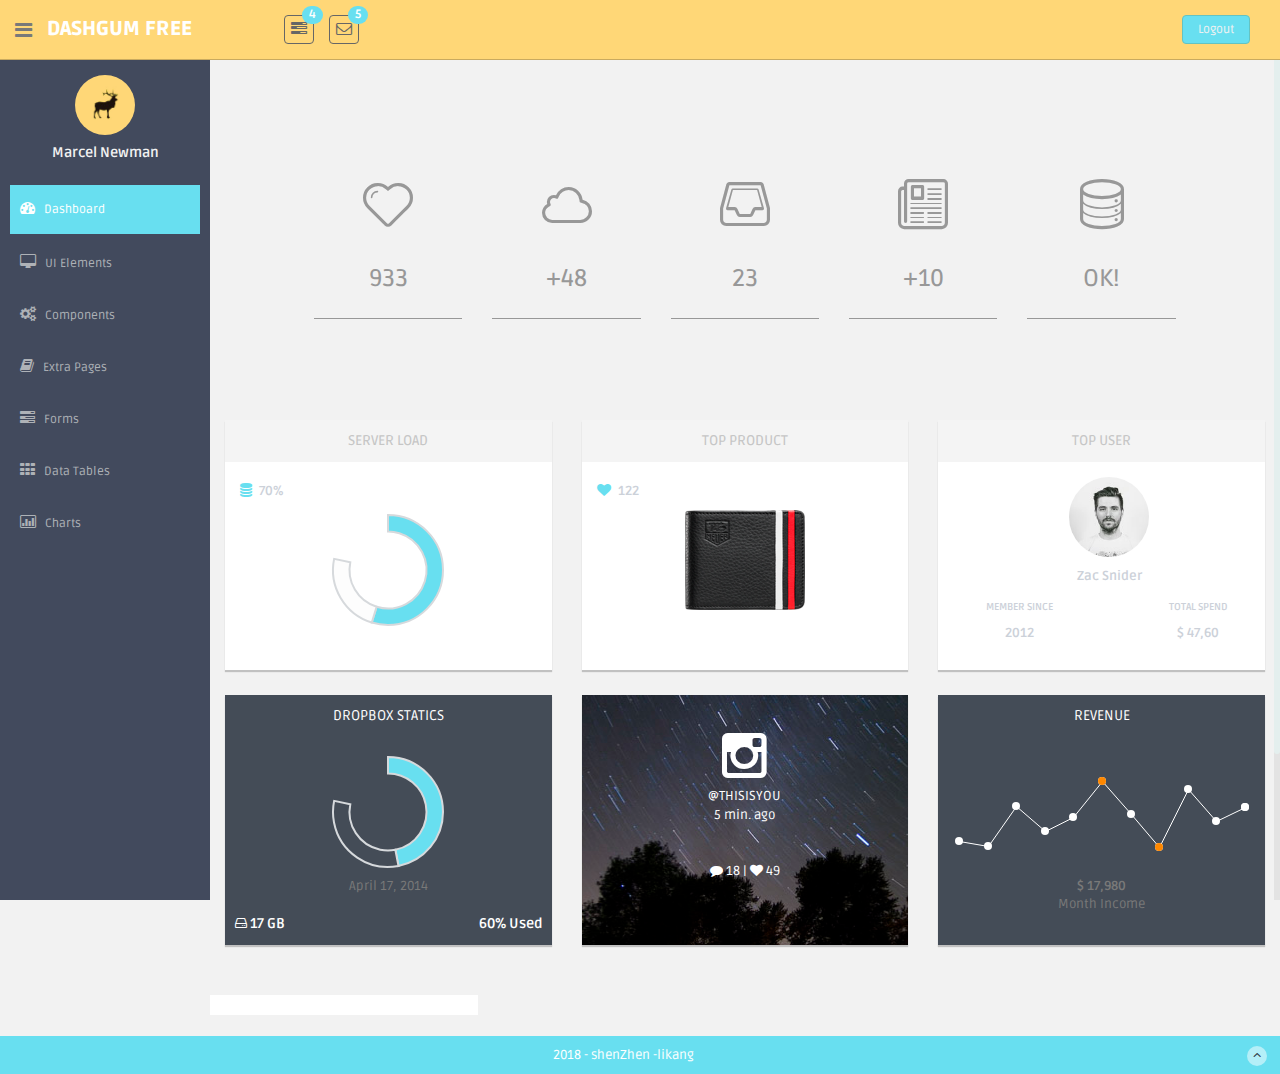
==== commit 3fa0b052: "index页面精简" ====
--- a/bkt_1_dashgumfree/index.html
+++ b/bkt_1_dashgumfree/index.html
@@ -36,6 +36,7 @@
       <!-- **********************************************************************************************************************************************************
       TOP BAR CONTENT & NOTIFICATIONS
       *********************************************************************************************************************************************************** -->
+      <!-- jquery.gritter.css  中探出曾 -->
       <!--header start-->
       <header class="header black-bg">
               <div class="sidebar-toggle-box">
@@ -241,6 +242,7 @@
                       </a>
                       <ul class="sub">
                           <li><a  href="blank.html">Blank Page</a></li>
+                          <li><a  href="blank1.html">Blank1 Page</a></li>
                           <li><a  href="login.html">Login</a></li>
                           <li><a  href="lock_screen.html">Lock Screen</a></li>
                       </ul>
@@ -290,7 +292,7 @@
           <section class="wrapper">
 
               <div class="row">
-                  <div class="col-lg-9 main-chart">
+                  <div class="col-lg-12 main-chart">
                   
                   	<div class="row mtbox">
                   		<div class="col-md-2 col-sm-2 col-md-offset-1 box0">
@@ -466,47 +468,7 @@
 					
 					<div class="row mt">
                       <!--CUSTOM CHART START -->
-                      <div class="border-head">
-                          <h3>VISITS</h3>
-                      </div>
-                      <div class="custom-bar-chart">
-                          <ul class="y-axis">
-                              <li><span>10.000</span></li>
-                              <li><span>8.000</span></li>
-                              <li><span>6.000</span></li>
-                              <li><span>4.000</span></li>
-                              <li><span>2.000</span></li>
-                              <li><span>0</span></li>
-                          </ul>
-                          <div class="bar">
-                              <div class="title">JAN</div>
-                              <div class="value tooltips" data-original-title="8.500" data-toggle="tooltip" data-placement="top">85%</div>
-                          </div>
-                          <div class="bar ">
-                              <div class="title">FEB</div>
-                              <div class="value tooltips" data-original-title="5.000" data-toggle="tooltip" data-placement="top">50%</div>
-                          </div>
-                          <div class="bar ">
-                              <div class="title">MAR</div>
-                              <div class="value tooltips" data-original-title="6.000" data-toggle="tooltip" data-placement="top">60%</div>
-                          </div>
-                          <div class="bar ">
-                              <div class="title">APR</div>
-                              <div class="value tooltips" data-original-title="4.500" data-toggle="tooltip" data-placement="top">45%</div>
-                          </div>
-                          <div class="bar">
-                              <div class="title">MAY</div>
-                              <div class="value tooltips" data-original-title="3.200" data-toggle="tooltip" data-placement="top">32%</div>
-                          </div>
-                          <div class="bar ">
-                              <div class="title">JUN</div>
-                              <div class="value tooltips" data-original-title="6.200" data-toggle="tooltip" data-placement="top">62%</div>
-                          </div>
-                          <div class="bar">
-                              <div class="title">JUL</div>
-                              <div class="value tooltips" data-original-title="7.500" data-toggle="tooltip" data-placement="top">75%</div>
-                          </div>
-                      </div>
+                      
                       <!--custom chart end-->
 					</div><!-- /row -->	
 					
@@ -519,137 +481,23 @@
                   
                   <div class="col-lg-3 ds">
                     <!--COMPLETED ACTIONS DONUTS CHART-->
-						<h3>NOTIFICATIONS</h3>
+						         
                                         
                       <!-- First Action -->
-                      <div class="desc">
-                      	<div class="thumb">
-                      		<span class="badge bg-theme"><i class="fa fa-clock-o"></i></span>
-                      	</div>
-                      	<div class="details">
-                      		<p><muted>2 Minutes Ago</muted><br/>
-                      		   <a href="#">James Brown</a> subscribed to your newsletter.<br/>
-                      		</p>
-                      	</div>
-                      </div>
+                      
                       <!-- Second Action -->
-                      <div class="desc">
-                      	<div class="thumb">
-                      		<span class="badge bg-theme"><i class="fa fa-clock-o"></i></span>
-                      	</div>
-                      	<div class="details">
-                      		<p><muted>3 Hours Ago</muted><br/>
-                      		   <a href="#">Diana Kennedy</a> purchased a year subscription.<br/>
-                      		</p>
-                      	</div>
-                      </div>
-                      <!-- Third Action -->
-                      <div class="desc">
-                      	<div class="thumb">
-                      		<span class="badge bg-theme"><i class="fa fa-clock-o"></i></span>
-                      	</div>
-                      	<div class="details">
-                      		<p><muted>7 Hours Ago</muted><br/>
-                      		   <a href="#">Brandon Page</a> purchased a year subscription.<br/>
-                      		</p>
-                      	</div>
-                      </div>
-                      <!-- Fourth Action -->
-                      <div class="desc">
-                      	<div class="thumb">
-                      		<span class="badge bg-theme"><i class="fa fa-clock-o"></i></span>
-                      	</div>
-                      	<div class="details">
-                      		<p><muted>11 Hours Ago</muted><br/>
-                      		   <a href="#">Mark Twain</a> commented your post.<br/>
-                      		</p>
-                      	</div>
-                      </div>
-                      <!-- Fifth Action -->
-                      <div class="desc">
-                      	<div class="thumb">
-                      		<span class="badge bg-theme"><i class="fa fa-clock-o"></i></span>
-                      	</div>
-                      	<div class="details">
-                      		<p><muted>18 Hours Ago</muted><br/>
-                      		   <a href="#">Daniel Pratt</a> purchased a wallet in your store.<br/>
-                      		</p>
-                      	</div>
-                      </div>
+                     
 
                        <!-- USERS ONLINE SECTION -->
-						<h3>TEAM MEMBERS</h3>
                       <!-- First Member -->
-                      <div class="desc">
-                      	<div class="thumb">
-                      		<img class="img-circle" src="assets/img/ui-divya.jpg" width="35px" height="35px" align="">
-                      	</div>
-                      	<div class="details">
-                      		<p><a href="#">DIVYA MANIAN</a><br/>
-                      		   <muted>Available</muted>
-                      		</p>
-                      	</div>
-                      </div>
-                      <!-- Second Member -->
-                      <div class="desc">
-                      	<div class="thumb">
-                      		<img class="img-circle" src="assets/img/ui-sherman.jpg" width="35px" height="35px" align="">
-                      	</div>
-                      	<div class="details">
-                      		<p><a href="#">DJ SHERMAN</a><br/>
-                      		   <muted>I am Busy</muted>
-                      		</p>
-                      	</div>
-                      </div>
-                      <!-- Third Member -->
-                      <div class="desc">
-                      	<div class="thumb">
-                      		<img class="img-circle" src="assets/img/ui-danro.jpg" width="35px" height="35px" align="">
-                      	</div>
-                      	<div class="details">
-                      		<p><a href="#">DAN ROGERS</a><br/>
-                      		   <muted>Available</muted>
-                      		</p>
-                      	</div>
-                      </div>
-                      <!-- Fourth Member -->
-                      <div class="desc">
-                      	<div class="thumb">
-                      		<img class="img-circle" src="assets/img/ui-zac.jpg" width="35px" height="35px" align="">
-                      	</div>
-                      	<div class="details">
-                      		<p><a href="#">Zac Sniders</a><br/>
-                      		   <muted>Available</muted>
-                      		</p>
-                      	</div>
-                      </div>
-                      <!-- Fifth Member -->
-                      <div class="desc">
-                      	<div class="thumb">
-                      		<img class="img-circle" src="assets/img/ui-sam.jpg" width="35px" height="35px" align="">
-                      	</div>
-                      	<div class="details">
-                      		<p><a href="#">Marcel Newman</a><br/>
-                      		   <muted>Available</muted>
-                      		</p>
-                      	</div>
-                      </div>
+                     
 
                         <!-- CALENDAR-->
-                        <div id="calendar" class="mb">
-                            <div class="panel green-panel no-margin">
-                                <div class="panel-body">
-                                    <div id="date-popover" class="popover top" style="cursor: pointer; disadding: block; margin-left: 33%; margin-top: -50px; width: 175px;">
-                                        <div class="arrow"></div>
-                                        <h3 class="popover-title" style="disadding: none;"></h3>
-                                        <div id="date-popover-content" class="popover-content"></div>
-                                    </div>
-                                    <div id="my-calendar"></div>
-                                </div>
-                            </div>
-                        </div><!-- / calendar -->
+                
+                        <!-- / calendar -->
                       
-                  </div><!-- /col-lg-3 -->
+                  </div>
+                  <!-- /col-lg-3 -->
               </div><! --/row -->
           </section>
       </section>
@@ -658,7 +506,7 @@
       <!--footer start-->
       <footer class="site-footer">
           <div class="text-center">
-              2014 - Alvarez.is - More Templates <a href="http://www.cssmoban.com/" target="_blank" title="模板之家">模板之家</a> - Collect from <a href="http://www.cssmoban.com/" title="网页模板" target="_blank">网页模板</a>
+              2018 - shenZhen -likang
               <a href="index.html#" class="go-top">
                   <i class="fa fa-angle-up"></i>
               </a>
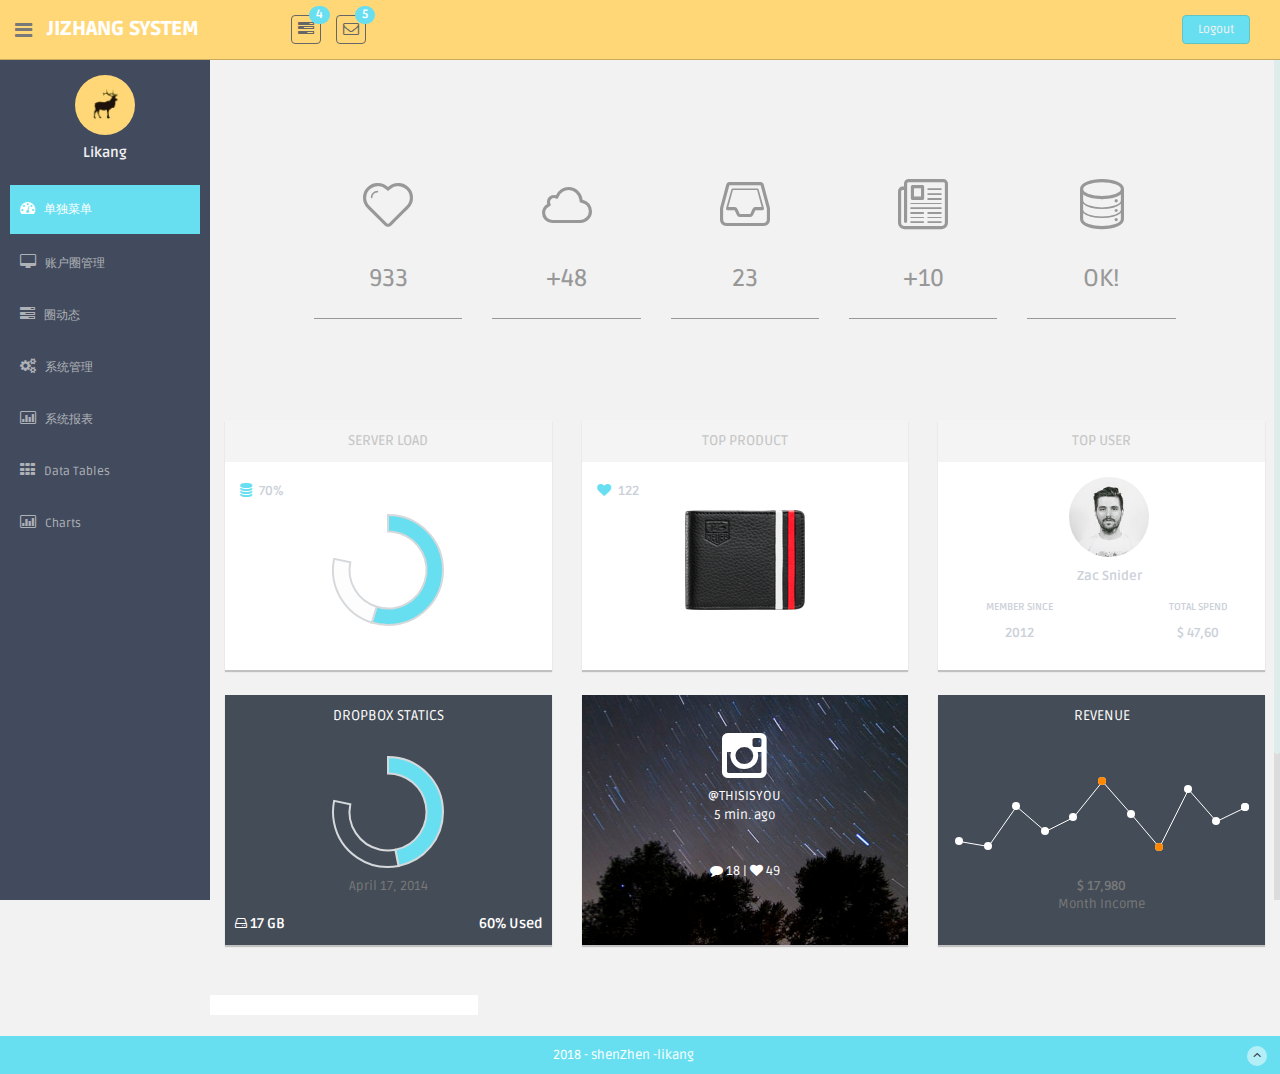
==== commit 77eefaa5: "登录功能初步提交" ====
--- a/bkt_1_dashgumfree/index.html
+++ b/bkt_1_dashgumfree/index.html
@@ -7,9 +7,8 @@
     <meta name="author" content="Dashboard">
     <meta name="keyword" content="Dashboard, Bootstrap, Admin, Template, Theme, Responsive, Fluid, Retina">
 
-    <title>DASHGUM - FREE Bootstrap Admin Template</title>
-
-    <!-- Bootstrap core CSS -->
+    <title>基账</title>
+
     <link href="assets/css/bootstrap.css" rel="stylesheet">
     <!--external css-->
     <link href="assets/font-awesome/css/font-awesome.css" rel="stylesheet" />
@@ -33,9 +32,7 @@
   <body>
 
   <section id="container" >
-      <!-- **********************************************************************************************************************************************************
-      TOP BAR CONTENT & NOTIFICATIONS
-      *********************************************************************************************************************************************************** -->
+      
       <!-- jquery.gritter.css  中探出曾 -->
       <!--header start-->
       <header class="header black-bg">
@@ -43,7 +40,7 @@
                   <div class="fa fa-bars tooltips" data-placement="right" data-original-title="Toggle Navigation"></div>
               </div>
             <!--logo start-->
-            <a href="index.html" class="logo"><b>DASHGUM FREE</b></a>
+            <a href="index.html" class="logo"><b>JIZHANG SYSTEM</b></a>
             <!--logo end-->
             <div class="nav notify-row" id="top_menu">
                 <!--  notification start -->
@@ -62,38 +59,12 @@
                             <li>
                                 <a href="index.html#">
                                     <div class="task-info">
-                                        <div class="desc">DashGum Admin Panel</div>
-                                        <div class="percent">40%</div>
-                                    </div>
-                                    <div class="progress progress-striped">
-                                        <div class="progress-bar progress-bar-success" role="progressbar" aria-valuenow="40" aria-valuemin="0" aria-valuemax="100" style="width: 40%">
-                                            <span class="sr-only">40% Complete (success)</span>
-                                        </div>
-                                    </div>
-                                </a>
-                            </li>
-                            <li>
-                                <a href="index.html#">
-                                    <div class="task-info">
                                         <div class="desc">Database Update</div>
                                         <div class="percent">60%</div>
                                     </div>
                                     <div class="progress progress-striped">
                                         <div class="progress-bar progress-bar-warning" role="progressbar" aria-valuenow="60" aria-valuemin="0" aria-valuemax="100" style="width: 60%">
                                             <span class="sr-only">60% Complete (warning)</span>
-                                        </div>
-                                    </div>
-                                </a>
-                            </li>
-                            <li>
-                                <a href="index.html#">
-                                    <div class="task-info">
-                                        <div class="desc">Product Development</div>
-                                        <div class="percent">80%</div>
-                                    </div>
-                                    <div class="progress progress-striped">
-                                        <div class="progress-bar progress-bar-info" role="progressbar" aria-valuenow="80" aria-valuemin="0" aria-valuemax="100" style="width: 80%">
-                                            <span class="sr-only">80% Complete</span>
                                         </div>
                                     </div>
                                 </a>
@@ -127,30 +98,6 @@
                             <div class="notify-arrow notify-arrow-green"></div>
                             <li>
                                 <p class="green">You have 5 new messages</p>
-                            </li>
-                            <li>
-                                <a href="index.html#">
-                                    <span class="photo"><img alt="avatar" src="assets/img/ui-zac.jpg"></span>
-                                    <span class="subject">
-                                    <span class="from">Zac Snider</span>
-                                    <span class="time">Just now</span>
-                                    </span>
-                                    <span class="message">
-                                        Hi mate, how is everything?
-                                    </span>
-                                </a>
-                            </li>
-                            <li>
-                                <a href="index.html#">
-                                    <span class="photo"><img alt="avatar" src="assets/img/ui-divya.jpg"></span>
-                                    <span class="subject">
-                                    <span class="from">Divya Manian</span>
-                                    <span class="time">40 mins.</span>
-                                    </span>
-                                    <span class="message">
-                                     Hi, I need your help with this.
-                                    </span>
-                                </a>
                             </li>
                             <li>
                                 <a href="index.html#">
@@ -193,69 +140,67 @@
         </header>
       <!--header end-->
       
-      <!-- **********************************************************************************************************************************************************
-      MAIN SIDEBAR MENU
-      *********************************************************************************************************************************************************** -->
+      <!--  MAIN SIDEBAR MENU    -->
       <!--sidebar start-->
       <aside>
           <div id="sidebar"  class="nav-collapse ">
               <!-- sidebar menu start-->
               <ul class="sidebar-menu" id="nav-accordion">
-              
+              		<!--用户头像 以及名称-->
               	  <p class="centered"><a href="profile.html"><img src="assets/img/ui-sam.jpg" class="img-circle" width="60"></a></p>
-              	  <h5 class="centered">Marcel Newman</h5>
+              	  <h5 class="centered">Likang</h5>
               	  	
                   <li class="mt">
                       <a class="active" href="index.html">
                           <i class="fa fa-dashboard"></i>
-                          <span>Dashboard</span>
-                      </a>
-                  </li>
-
+                          <span>单独菜单</span>
+                      </a>
+                  </li>
                   <li class="sub-menu">
                       <a href="javascript:;" >
                           <i class="fa fa-desktop"></i>
-                          <span>UI Elements</span>
+                          <span>账户圈管理</span>
                       </a>
                       <ul class="sub">
-                          <li><a  href="general.html">General</a></li>
-                          <li><a  href="buttons.html">Buttons</a></li>
-                          <li><a  href="panels.html">Panels</a></li>
-                      </ul>
-                  </li>
-
-                  <li class="sub-menu">
-                      <a href="javascript:;" >
-                          <i class="fa fa-cogs"></i>
-                          <span>Components</span>
-                      </a>
-                      <ul class="sub">
-                          <li><a  href="calendar.html">Calendar</a></li>
-                          <li><a  href="gallery.html">Gallery</a></li>
-                          <li><a  href="todo_list.html">Todo List</a></li>
-                      </ul>
-                  </li>
-                  <li class="sub-menu">
-                      <a href="javascript:;" >
-                          <i class="fa fa-book"></i>
-                          <span>Extra Pages</span>
-                      </a>
-                      <ul class="sub">
-                          <li><a  href="blank.html">Blank Page</a></li>
-                          <li><a  href="blank1.html">Blank1 Page</a></li>
-                          <li><a  href="login.html">Login</a></li>
-                          <li><a  href="lock_screen.html">Lock Screen</a></li>
+                          <li><a  href="calendar.html">账户圈信息</a></li>
+                          <li><a  href="gallery.html">账户圈申请</a></li>
+                          <!--<li><a  href="todo_list.html">Todo List</a></li>-->
                       </ul>
                   </li>
                   <li class="sub-menu">
                       <a href="javascript:;" >
                           <i class="fa fa-tasks"></i>
-                          <span>Forms</span>
+                          <span>圈动态</span>
                       </a>
                       <ul class="sub">
-                          <li><a  href="form_component.html">Form Components</a></li>
+                          <li><a  href="form_component.html">发布动态</a></li>
+                          <li><a  href="form_component.html">发布公告</a></li>
                       </ul>
                   </li>
+                   <li class="sub-menu">
+                      <a href="javascript:;" >
+                          <i class="fa fa-cogs"></i>
+                          <span>系统管理</span>
+                      </a>
+                       <ul class="sub">
+                          <li><a  href="buttons.html">权限管理</a></li>
+                          <li><a  href="panels.html">角色管理</a></li>
+                          <li><a  href="panels.html">用户管理</a></li>
+                      </ul>
+                  </li>
+                  <li class="sub-menu">
+                      <a href="javascript:;" >
+                          <i class="fa fa-bar-chart-o"></i>
+                          <span>系统报表</span>
+                      </a>
+                      <ul class="sub">
+                          <li><a  href="blank.html">用户量概况</a></li>
+                          <li><a  href="blank1.html">消费流水</a></li>
+                          <li><a  href="login.html">账单报表</a></li>
+                          <li><a  href="lock_screen.html">Lock Screen</a></li>
+                      </ul>
+                  </li>
+                  
                   <li class="sub-menu">
                       <a href="javascript:;" >
                           <i class="fa fa-th"></i>
